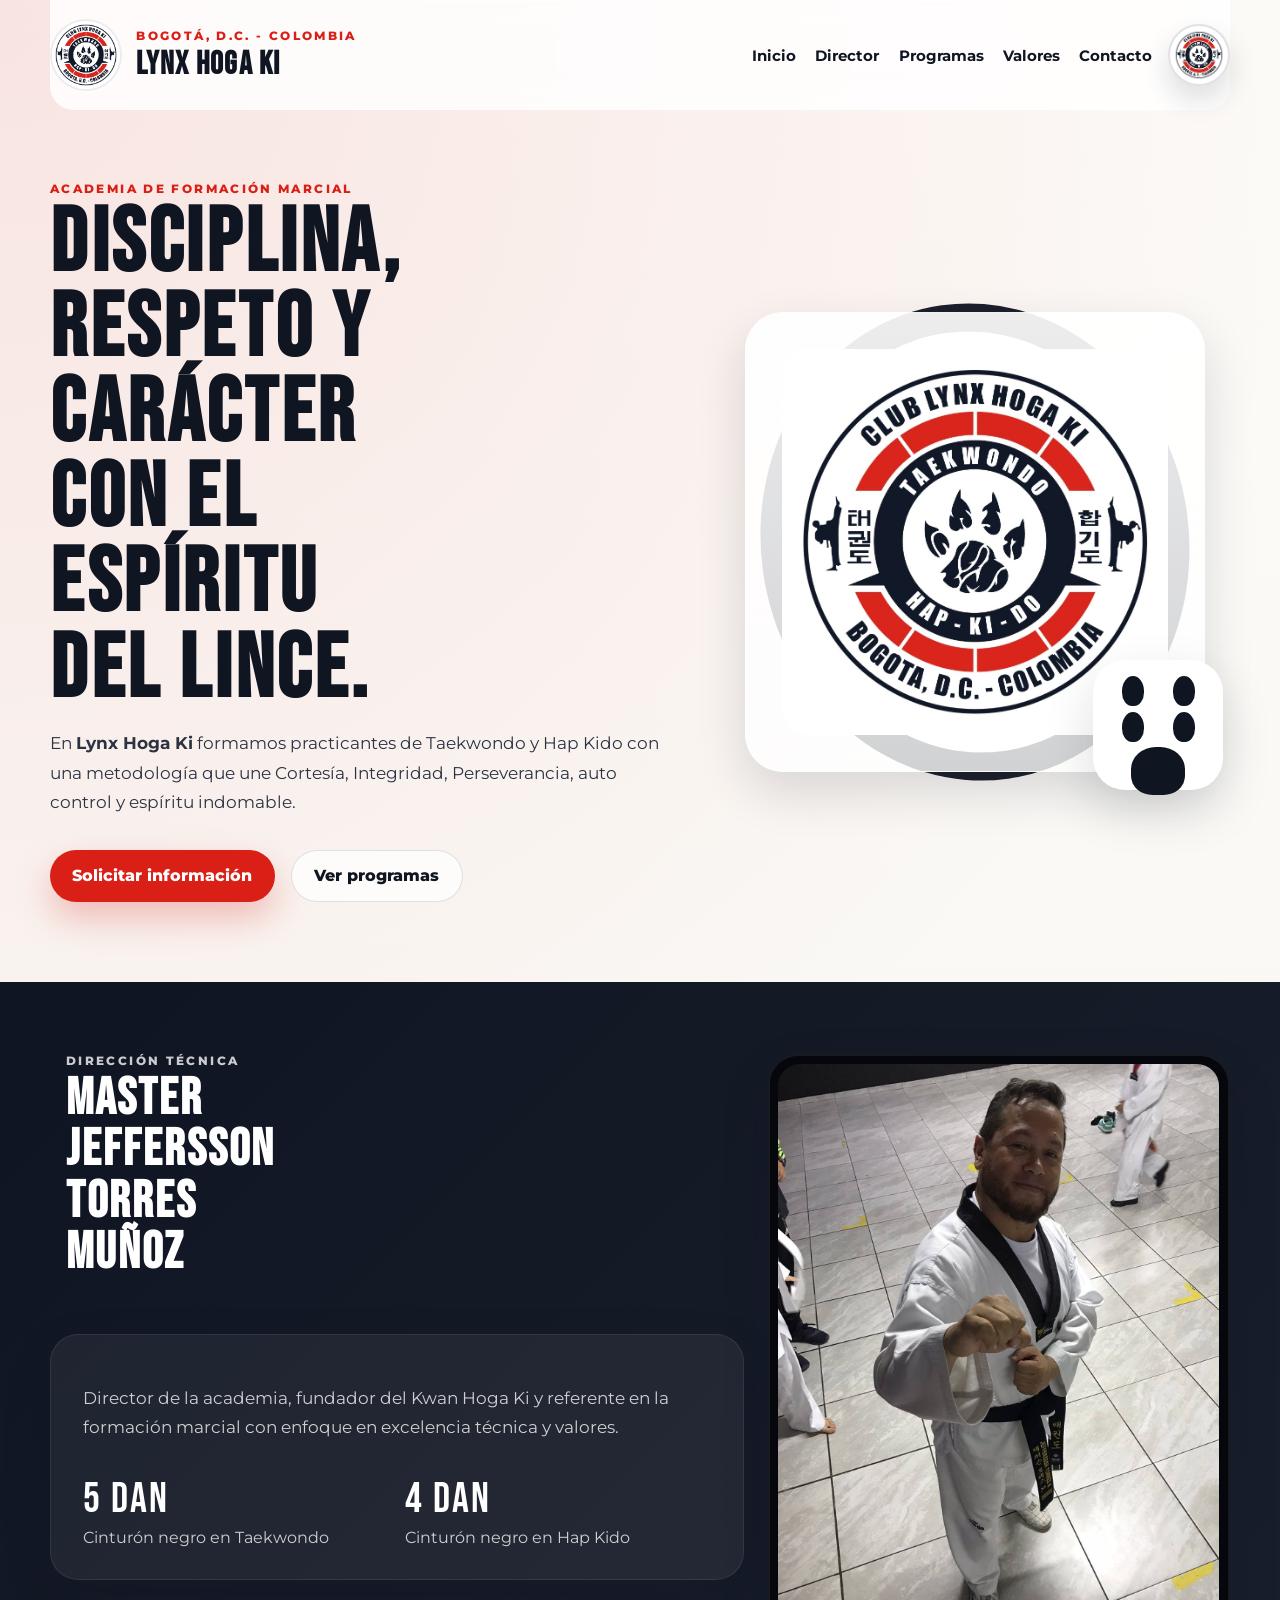
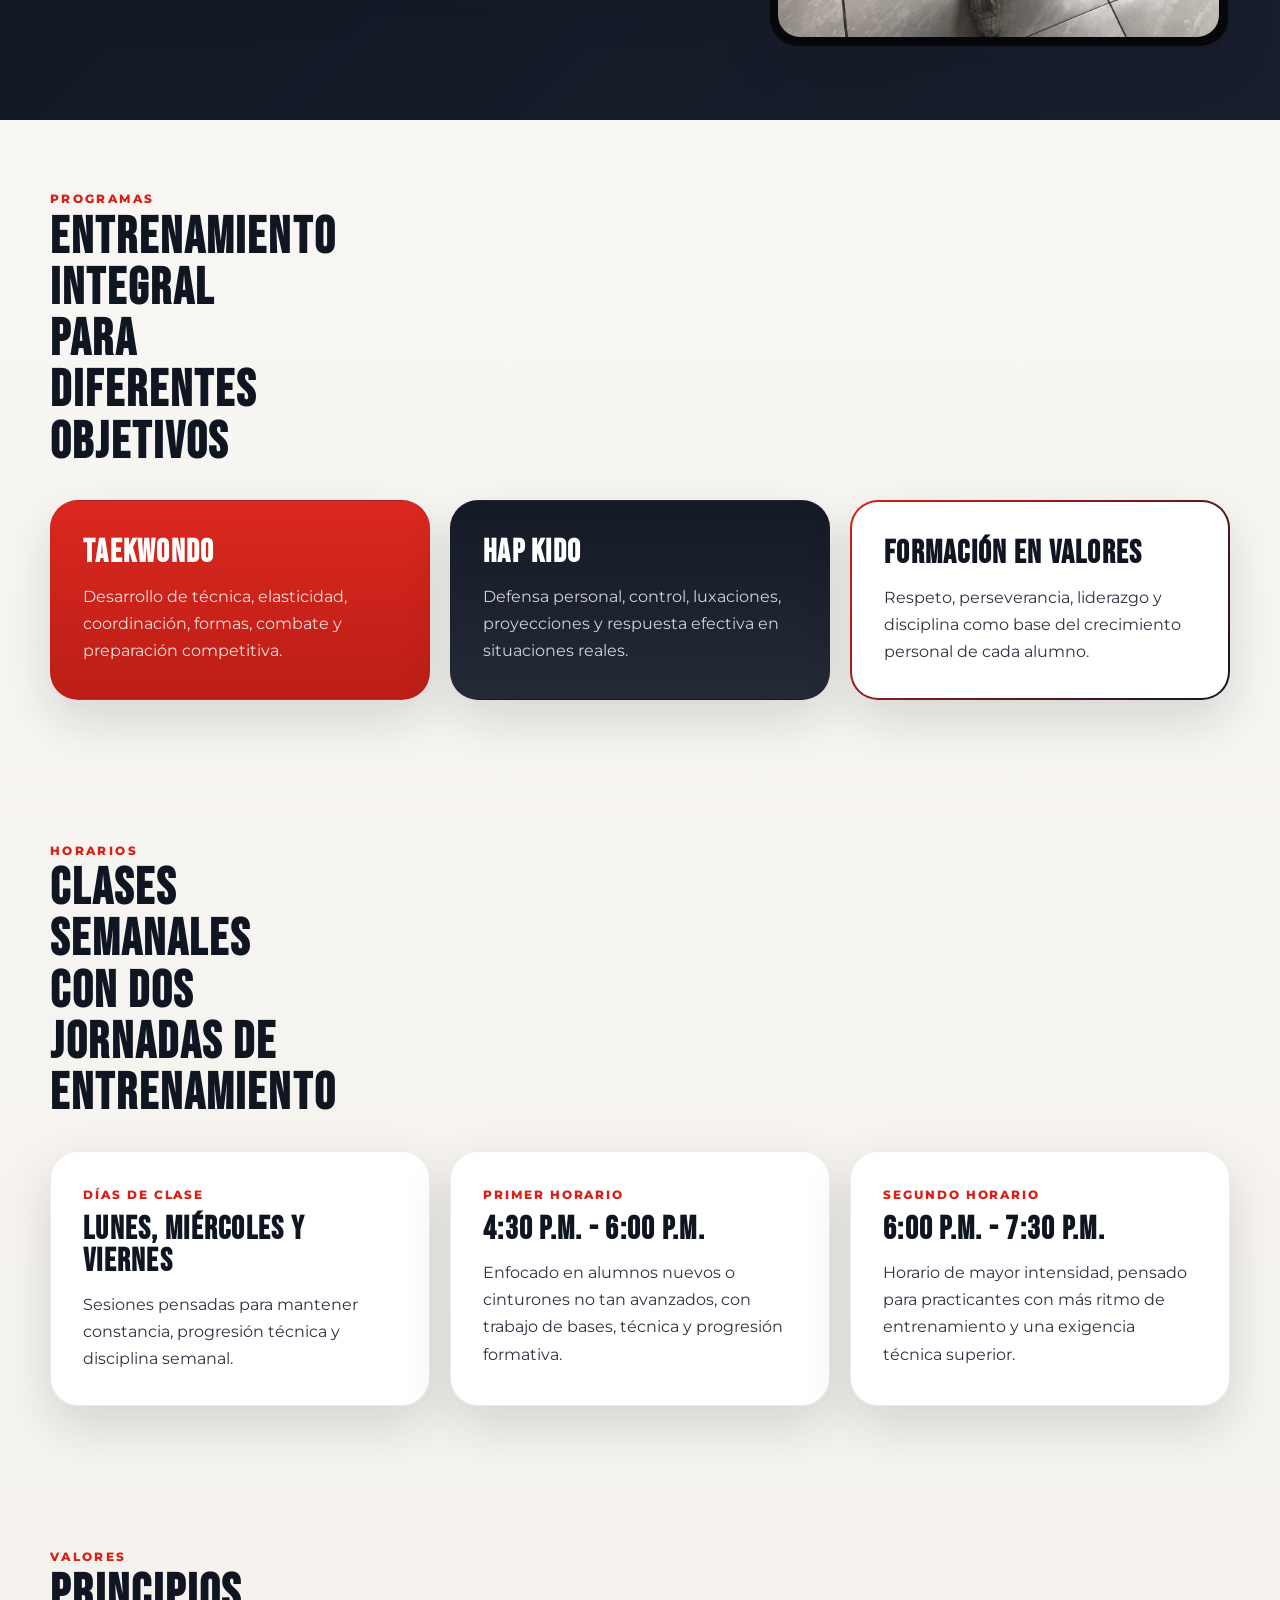
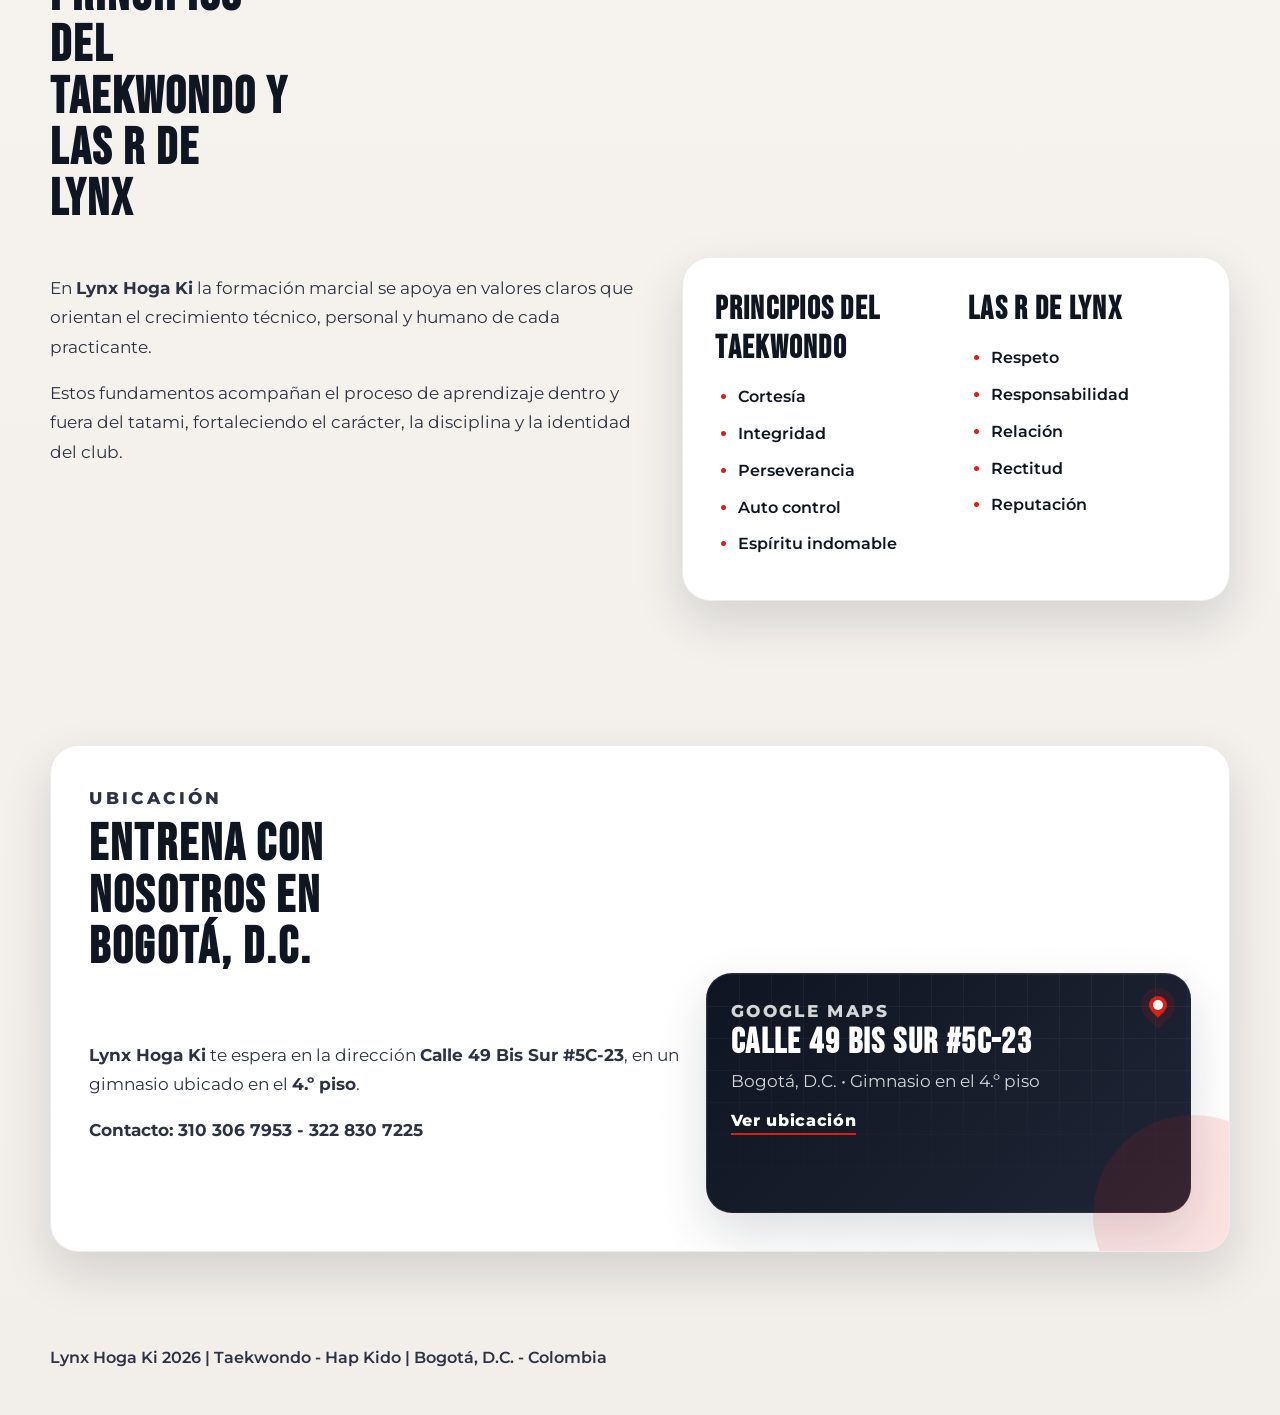
==== index.html @ c1b417bc "Initial commit" ====
<!DOCTYPE html>
<html lang="es">
<head>
  <meta charset="UTF-8">
  <meta name="viewport" content="width=device-width, initial-scale=1.0">
  <title>Lynx Hoga Ki | Academia de Taekwondo y Hapkido</title>
  <meta
    name="description"
    content="Academia Lynx Hoga Ki en Bogotá, D.C. Formación en Taekwondo y Hap Kido bajo la dirección del Master Jeffersson Torres Muñoz."
  >
  <link rel="icon" type="image/png" href="favicon.png">
  <link rel="preconnect" href="https://fonts.googleapis.com">
  <link rel="preconnect" href="https://fonts.gstatic.com" crossorigin>
  <link href="https://fonts.googleapis.com/css2?family=Bebas+Neue&family=Montserrat:wght@400;500;600;700;800&display=swap" rel="stylesheet">
  <link rel="stylesheet" href="styles.css">
</head>
<body>
  <header class="site-header">
    <div class="brand">
      <img src="Lynx.jpg" alt="Logo del club Lynx Hoga Ki">
      <div>
        <p class="eyebrow">Bogotá, D.C. - Colombia</p>
        <h1>Lynx Hoga Ki</h1>
      </div>
    </div>
    <button class="menu-toggle" type="button" aria-expanded="false" aria-controls="site-nav">
      Menu
    </button>
    <div class="header-actions">
      <nav id="site-nav" class="site-nav">
        <a href="#inicio">Inicio</a>
        <a href="#director">Director</a>
        <a href="#programas">Programas</a>
        <a href="#filosofia">Valores</a>
        <a href="#contacto">Contacto</a>
      </nav>
      <div class="corner-menu">
        <button
          class="corner-menu-toggle"
          type="button"
          aria-expanded="false"
          aria-controls="corner-menu-panel"
          aria-label="Abrir menú de secciones"
        >
          <img src="Lynx.jpg" alt="Logo de Lynx Hoga Ki">
        </button>
        <div id="corner-menu-panel" class="corner-menu-panel">
          <a href="album-fotos.html">Álbum de fotos</a>
          <a href="eventos.html">Eventos</a>
          <a href="cronograma.html">Cronograma</a>
          <a href="profesores.html">Equipo formativo</a>
        </div>
      </div>
    </div>
  </header>

  <main>
    <section id="inicio" class="hero">
      <div class="hero-copy">
        <p class="eyebrow">Academia de formación marcial</p>
        <h2>Disciplina, respeto y carácter con el espíritu del lince.</h2>
        <p class="hero-text">
          En <strong>Lynx Hoga Ki</strong> formamos practicantes de Taekwondo y Hap Kido
          con una metodología que une Cortesía, Integridad, Perseverancia, auto control y espíritu indomable.
        </p>
        <div class="hero-actions">
          <a class="button button-primary" href="#contacto">Solicitar información</a>
          <a class="button button-secondary" href="#programas">Ver programas</a>
        </div>
      </div>

      <div class="hero-visual">
        <div class="hero-ring"></div>
        <div class="hero-card">
          <img src="Lynx.jpg" alt="Emblema oficial de Lynx Hoga Ki">
          <div class="lynx-mark" aria-hidden="true">
            <span></span>
            <span></span>
            <span></span>
            <span></span>
            <span class="pad"></span>
          </div>
        </div>
      </div>
    </section>

    <section id="director" class="section section-dark director">
      <div class="director-grid">
        <div class="director-copy">
          <div class="section-heading">
            <p class="eyebrow">Dirección técnica</p>
            <h2>Master Jeffersson Torres Muñoz</h2>
          </div>
          <article class="director-card">
            <p class="director-lead">
              Director de la academia, fundador del Kwan Hoga Ki y referente en la formación marcial con enfoque en excelencia técnica y valores.
            </p>
            <div class="rank-list">
              <div>
                <span class="rank-value">5 Dan</span>
                <span class="rank-label">Cinturón negro en Taekwondo</span>
              </div>
              <div>
                <span class="rank-value">4 Dan</span>
                <span class="rank-label">Cinturón negro en Hap Kido</span>
              </div>
            </div>
          </article>
        </div>
        <figure class="director-photo-frame">
          <img src="master.jpg" alt="Master Jeffersson Torres Muñoz en uniforme de Taekwondo">
        </figure>
      </div>
    </section>

    <section id="programas" class="section programs">
      <div class="section-heading">
        <p class="eyebrow">Programas</p>
        <h2>Entrenamiento integral para diferentes objetivos</h2>
      </div>
      <div class="card-grid">
        <article class="info-card accent-red">
          <h3>Taekwondo</h3>
          <p>
            Desarrollo de técnica, elasticidad, coordinación, formas, combate y preparación competitiva.
          </p>
        </article>
        <article class="info-card accent-black">
          <h3>Hap Kido</h3>
          <p>
            Defensa personal, control, luxaciones, proyecciones y respuesta efectiva en situaciones reales.
          </p>
        </article>
        <article class="info-card accent-outline">
          <h3>Formación en valores</h3>
          <p>
            Respeto, perseverancia, liderazgo y disciplina como base del crecimiento personal de cada alumno.
          </p>
        </article>
      </div>
    </section>

    <section class="section schedule">
      <div class="section-heading">
        <p class="eyebrow">Horarios</p>
        <h2>Clases semanales con dos jornadas de entrenamiento</h2>
      </div>
      <div class="schedule-grid">
        <article class="schedule-card">
          <span class="schedule-label">Días de clase</span>
          <h3>Lunes, Miércoles y Viernes</h3>
          <p>Sesiones pensadas para mantener constancia, progresión técnica y disciplina semanal.</p>
        </article>
        <article class="schedule-card">
          <span class="schedule-label">Primer horario</span>
          <h3>4:30 p.m. - 6:00 p.m.</h3>
          <p>Enfocado en alumnos nuevos o cinturones no tan avanzados, con trabajo de bases, técnica y progresión formativa.</p>
        </article>
        <article class="schedule-card">
          <span class="schedule-label">Segundo horario</span>
          <h3>6:00 p.m. - 7:30 p.m.</h3>
          <p>Horario de mayor intensidad, pensado para practicantes con más ritmo de entrenamiento y una exigencia técnica superior.</p>
        </article>
      </div>
    </section>

    <section id="filosofia" class="section philosophy">
      <div class="section-heading">
        <p class="eyebrow">Valores</p>
        <h2>Principios del Taekwondo y las R de Lynx</h2>
      </div>
      <div class="philosophy-layout">
        <div class="philosophy-text">
          <p>
            En <strong>Lynx Hoga Ki</strong> la formación marcial se apoya en valores claros que orientan
            el crecimiento técnico, personal y humano de cada practicante.
          </p>
          <p>
            Estos fundamentos acompañan el proceso de aprendizaje dentro y fuera del tatami, fortaleciendo
            el carácter, la disciplina y la identidad del club.
          </p>
        </div>
        <div class="principles-panel">
          <div class="principles-list">
            <h3>Principios del Taekwondo</h3>
            <ul>
              <li>Cortesía</li>
              <li>Integridad</li>
              <li>Perseverancia</li>
              <li>Auto control</li>
              <li>Espíritu indomable</li>
            </ul>
          </div>
          <div class="principles-list">
            <h3>Las R de Lynx</h3>
            <ul>
              <li>Respeto</li>
              <li>Responsabilidad</li>
              <li>Relación</li>
              <li>Rectitud</li>
              <li>Reputación</li>
            </ul>
          </div>
        </div>
      </div>
    </section>

    <section id="contacto" class="section cta">
      <div class="cta-box">
        <p class="eyebrow">Ubicación</p>
        <h2>Entrena con nosotros en Bogotá, D.C.</h2>
        <div class="location-layout">
          <div class="location-copy">
            <p>
              <strong>Lynx Hoga Ki</strong> te espera en la dirección
              <strong>Calle 49 Bis Sur #5C-23</strong>, en un gimnasio ubicado en el <strong>4.º piso</strong>.
            </p>
            <p class="contact-lines">
              <strong>Contacto:</strong> 310 306 7953 - 322 830 7225
            </p>
          </div>
          <a
            class="map-card"
            href="https://www.google.com/maps/search/?api=1&query=Calle+49+Bis+Sur+%235C-23+Bogota+Colombia"
            target="_blank"
            rel="noopener noreferrer"
            aria-label="Abrir ubicación de Lynx Hoga Ki en Google Maps"
          >
            <span class="map-pin"></span>
            <span class="map-grid"></span>
            <div class="map-card-content">
              <p class="map-label">Google Maps</p>
              <h3>Calle 49 Bis Sur #5C-23</h3>
              <p>Bogotá, D.C. • Gimnasio en el 4.º piso</p>
              <span class="map-link">Ver ubicación</span>
            </div>
          </a>
        </div>
      </div>
    </section>
  </main>

  <footer class="site-footer">
    <p>Lynx Hoga Ki <span id="year"></span> | Taekwondo - Hap Kido | Bogotá, D.C. - Colombia</p>
  </footer>

  <script src="script.js"></script>
</body>
</html>
---- styles.css ----
:root {
  --bg: #f5f3ef;
  --surface: #ffffff;
  --ink: #101522;
  --ink-soft: #2c3242;
  --red: #d91f16;
  --red-deep: #b9150d;
  --line: rgba(16, 21, 34, 0.12);
  --shadow: 0 20px 50px rgba(16, 21, 34, 0.14);
  --radius: 28px;
  --content: 1180px;
}

* {
  box-sizing: border-box;
}

html {
  scroll-behavior: smooth;
}

body {
  margin: 0;
  font-family: "Montserrat", sans-serif;
  background:
    radial-gradient(circle at top left, rgba(217, 31, 22, 0.1), transparent 28%),
    linear-gradient(180deg, #fcfbf8 0%, #f2efea 100%);
  color: var(--ink);
}

img {
  display: block;
  max-width: 100%;
}

a {
  color: inherit;
  text-decoration: none;
}

.site-header,
.hero,
.section,
.site-footer {
  width: min(calc(100% - 2rem), var(--content));
  margin: 0 auto;
}

.site-header {
  display: flex;
  align-items: center;
  justify-content: space-between;
  gap: 1rem;
  padding: 1.2rem 0;
  position: sticky;
  top: 0;
  z-index: 10;
  backdrop-filter: blur(14px);
}

.header-actions {
  display: flex;
  align-items: center;
  gap: 1rem;
}

.site-header::before {
  content: "";
  position: absolute;
  inset: 0;
  background: rgba(255, 255, 255, 0.82);
  border: 1px solid rgba(255, 255, 255, 0.6);
  border-radius: 0 0 24px 24px;
  z-index: -1;
}

.brand {
  display: flex;
  align-items: center;
  gap: 0.9rem;
}

.brand img {
  width: 72px;
  height: 72px;
  object-fit: contain;
  border-radius: 50%;
  background: #fff;
  border: 2px solid rgba(16, 21, 34, 0.08);
}

.brand h1,
.hero h2,
.section h2,
.info-card h3 {
  margin: 0;
  font-family: "Bebas Neue", sans-serif;
  letter-spacing: 0.04em;
}

.brand h1 {
  font-size: 2rem;
  line-height: 1;
}

.eyebrow {
  margin: 0 0 0.35rem;
  text-transform: uppercase;
  letter-spacing: 0.2em;
  font-size: 0.74rem;
  font-weight: 800;
  color: var(--red);
}

.site-nav {
  display: flex;
  gap: 1.2rem;
  font-weight: 700;
  font-size: 0.95rem;
}

.corner-menu {
  position: relative;
}

.corner-menu-toggle {
  width: 62px;
  height: 62px;
  padding: 0.2rem;
  border: 2px solid rgba(16, 21, 34, 0.12);
  border-radius: 50%;
  background: #fff;
  box-shadow: 0 14px 28px rgba(16, 21, 34, 0.14);
  cursor: pointer;
}

.corner-menu-toggle img {
  width: 100%;
  height: 100%;
  object-fit: contain;
  border-radius: 50%;
}

.corner-menu-panel {
  position: absolute;
  top: calc(100% + 0.8rem);
  right: 0;
  min-width: 220px;
  padding: 0.8rem;
  display: none;
  flex-direction: column;
  gap: 0.35rem;
  background: rgba(255, 255, 255, 0.98);
  border: 1px solid rgba(16, 21, 34, 0.08);
  border-radius: 22px;
  box-shadow: 0 24px 40px rgba(16, 21, 34, 0.18);
}

.corner-menu-panel.open {
  display: flex;
}

.corner-menu-panel a {
  padding: 0.8rem 0.9rem;
  border-radius: 14px;
  font-weight: 700;
  color: var(--ink);
  transition: background 180ms ease, color 180ms ease;
}

.corner-menu-panel a:hover,
.corner-menu-panel a:focus-visible {
  background: rgba(217, 31, 22, 0.08);
  color: var(--red-deep);
}

.site-nav a {
  position: relative;
}

.site-nav a::after {
  content: "";
  position: absolute;
  left: 0;
  bottom: -0.25rem;
  width: 100%;
  height: 2px;
  background: var(--red);
  transform: scaleX(0);
  transform-origin: left;
  transition: transform 180ms ease;
}

.site-nav a:hover::after,
.site-nav a:focus-visible::after {
  transform: scaleX(1);
}

.menu-toggle {
  display: none;
  border: 0;
  background: var(--ink);
  color: #fff;
  border-radius: 999px;
  padding: 0.7rem 1rem;
  font-weight: 700;
}

.hero {
  display: grid;
  grid-template-columns: 1.1fr 0.9fr;
  align-items: center;
  gap: 3rem;
  padding: 4.5rem 0 3rem;
}

.hero h2 {
  font-size: clamp(3rem, 7vw, 5.9rem);
  line-height: 0.95;
  max-width: 10ch;
}

.hero-text,
.director-lead,
.philosophy-text p,
.cta-box p {
  font-size: 1.05rem;
  line-height: 1.75;
  color: var(--ink-soft);
}

.hero-actions {
  display: flex;
  flex-wrap: wrap;
  gap: 1rem;
  margin-top: 2rem;
}

.button {
  display: inline-flex;
  align-items: center;
  justify-content: center;
  min-height: 52px;
  padding: 0.85rem 1.4rem;
  border-radius: 999px;
  font-weight: 800;
  transition: transform 180ms ease, background 180ms ease, color 180ms ease;
}

.button:hover,
.button:focus-visible {
  transform: translateY(-2px);
}

.button-primary {
  background: var(--red);
  color: #fff;
  box-shadow: 0 16px 35px rgba(217, 31, 22, 0.26);
}

.button-primary:hover,
.button-primary:focus-visible {
  background: var(--red-deep);
}

.button-secondary {
  border: 1px solid var(--line);
  background: rgba(255, 255, 255, 0.74);
}

.hero-visual {
  position: relative;
  min-height: 520px;
  display: grid;
  place-items: center;
}

.hero-ring {
  position: absolute;
  inset: 4% 8%;
  border-radius: 50%;
  border: 28px solid rgba(16, 21, 34, 0.95);
  box-shadow:
    inset 0 0 0 22px #fff,
    inset 0 0 0 52px rgba(217, 31, 22, 0.96);
  transform: rotate(-8deg);
}

.hero-card {
  position: relative;
  width: min(460px, 100%);
  padding: 2.25rem;
  background: linear-gradient(180deg, rgba(255, 255, 255, 0.92), rgba(255, 255, 255, 0.8));
  border-radius: 38px;
  box-shadow: var(--shadow);
  border: 1px solid rgba(255, 255, 255, 0.7);
}

.hero-card img {
  width: 100%;
  border-radius: 24px;
}

.lynx-mark {
  position: absolute;
  right: -1.2rem;
  bottom: -1.2rem;
  width: 130px;
  height: 130px;
  background: #fff;
  border-radius: 32px;
  box-shadow: var(--shadow);
  display: grid;
  place-items: center;
  grid-template-columns: repeat(2, 1fr);
  padding: 1rem;
  gap: 0.35rem;
}

.lynx-mark span {
  display: block;
  background: var(--ink);
}

.lynx-mark span:not(.pad) {
  width: 22px;
  height: 30px;
  border-radius: 50% 50% 45% 45%;
}

.lynx-mark .pad {
  grid-column: 1 / -1;
  justify-self: center;
  width: 54px;
  height: 48px;
  border-radius: 46% 46% 40% 40%;
}

.section {
  padding: 4.5rem 0;
}

.section-heading {
  margin-bottom: 2rem;
}

.section h2 {
  font-size: clamp(2.3rem, 4vw, 4rem);
  line-height: 1;
  max-width: 12ch;
}

.section-dark {
  background:
    linear-gradient(135deg, rgba(16, 21, 34, 0.98), rgba(25, 31, 45, 0.95)),
    var(--ink);
  color: #fff;
  width: 100%;
  margin-top: 2rem;
}

.section-dark .section-heading,
.section-dark .director-grid {
  width: min(calc(100% - 2rem), var(--content));
  margin-left: auto;
  margin-right: auto;
}

.section-dark .eyebrow,
.section-dark .hero-text,
.section-dark .director-lead,
.section-dark .rank-label {
  color: rgba(255, 255, 255, 0.78);
}

.director-grid {
  display: grid;
  grid-template-columns: 1.2fr 0.8fr;
  gap: 1.5rem;
  align-items: start;
}

.director-copy {
  display: grid;
  gap: 1.5rem;
}

.director-card,
.info-card,
.principles-panel,
.cta-box {
  border-radius: var(--radius);
  box-shadow: var(--shadow);
}

.director-card {
  padding: 2rem;
  background: rgba(255, 255, 255, 0.06);
  border: 1px solid rgba(255, 255, 255, 0.08);
}

.director-photo-frame {
  margin: 0;
  align-self: start;
  padding: 0.55rem;
  border-radius: 30px;
  background: #05070d;
  border: 2px solid rgba(255, 255, 255, 0.08);
  box-shadow: var(--shadow);
  overflow: hidden;
}

.director-photo-frame img {
  width: 100%;
  aspect-ratio: 4 / 5.2;
  height: auto;
  object-fit: cover;
  object-position: center top;
  border-radius: 22px;
}

.rank-list {
  display: grid;
  grid-template-columns: repeat(2, minmax(0, 1fr));
  gap: 1rem;
  margin-top: 2rem;
}

.rank-value {
  display: block;
  font-family: "Bebas Neue", sans-serif;
  font-size: 2.6rem;
  letter-spacing: 0.05em;
  color: #fff;
}

.rank-label {
  display: block;
  margin-top: 0.25rem;
}

.card-grid {
  display: grid;
  grid-template-columns: repeat(3, minmax(0, 1fr));
  gap: 1.25rem;
}

.schedule-grid {
  display: grid;
  grid-template-columns: repeat(3, minmax(0, 1fr));
  gap: 1.25rem;
}

.info-card {
  background: rgba(255, 255, 255, 0.84);
  padding: 2rem;
  border: 1px solid rgba(16, 21, 34, 0.06);
}

.schedule-card {
  background:
    linear-gradient(180deg, rgba(255, 255, 255, 0.94), rgba(255, 255, 255, 0.82)),
    #fff;
  padding: 2rem;
  border-radius: var(--radius);
  border: 1px solid rgba(16, 21, 34, 0.08);
  box-shadow: var(--shadow);
}

.schedule-label {
  display: inline-block;
  margin-bottom: 0.75rem;
  color: var(--red);
  font-size: 0.76rem;
  font-weight: 800;
  text-transform: uppercase;
  letter-spacing: 0.16em;
}

.schedule-card h3 {
  margin: 0 0 0.8rem;
  font-family: "Bebas Neue", sans-serif;
  font-size: 2rem;
  line-height: 1;
  letter-spacing: 0.04em;
}

.schedule-card p {
  margin: 0;
  color: var(--ink-soft);
  line-height: 1.7;
}

.info-card h3 {
  font-size: 2rem;
  margin-bottom: 0.7rem;
}

.info-card p {
  margin: 0;
  line-height: 1.7;
  color: var(--ink-soft);
}

.accent-red {
  background: linear-gradient(180deg, rgba(217, 31, 22, 0.96), rgba(185, 21, 13, 0.96));
  color: #fff;
}

.accent-red p {
  color: rgba(255, 255, 255, 0.86);
}

.accent-black {
  background: linear-gradient(180deg, rgba(16, 21, 34, 0.98), rgba(31, 37, 50, 0.98));
  color: #fff;
}

.accent-black p {
  color: rgba(255, 255, 255, 0.8);
}

.accent-outline {
  background:
    linear-gradient(#fff, #fff) padding-box,
    linear-gradient(135deg, var(--red), var(--ink)) border-box;
  border: 2px solid transparent;
}

.philosophy-layout {
  display: grid;
  grid-template-columns: 1fr 0.9fr;
  gap: 1.5rem;
  align-items: stretch;
}

.philosophy-text {
  padding-right: 1rem;
}

.principles-panel {
  background:
    linear-gradient(180deg, rgba(255, 255, 255, 0.96), rgba(255, 255, 255, 0.88)),
    #fff;
  padding: 2rem;
  display: grid;
  grid-template-columns: repeat(2, minmax(0, 1fr));
  gap: 1.5rem;
  align-content: center;
  border: 1px solid rgba(16, 21, 34, 0.08);
}

.principles-list h3 {
  margin: 0 0 1rem;
  font-family: "Bebas Neue", sans-serif;
  font-size: 2rem;
  letter-spacing: 0.04em;
  color: var(--ink);
}

.principles-list ul {
  margin: 0;
  padding-left: 1.4rem;
}

.principles-list li {
  margin-bottom: 0.7rem;
  color: var(--ink);
  font-weight: 600;
  line-height: 1.6;
}

.principles-list li::marker {
  color: var(--red);
}

.cta {
  padding-bottom: 5rem;
}

.cta-box {
  padding: 2.4rem;
  background:
    linear-gradient(135deg, rgba(255, 255, 255, 0.95), rgba(255, 255, 255, 0.86)),
    #fff;
  border: 1px solid rgba(16, 21, 34, 0.08);
  position: relative;
  overflow: hidden;
}

.cta-box::after {
  content: "";
  position: absolute;
  inset: auto -4rem -4rem auto;
  width: 200px;
  height: 200px;
  border-radius: 50%;
  background: rgba(217, 31, 22, 0.12);
}

.location-layout {
  display: grid;
  grid-template-columns: 1.1fr 0.9fr;
  gap: 1.5rem;
  align-items: center;
}

.location-copy {
  position: relative;
  z-index: 1;
}

.contact-lines {
  font-weight: 700;
  color: var(--ink);
}

.map-card {
  position: relative;
  min-height: 240px;
  padding: 1.5rem;
  border-radius: 26px;
  overflow: hidden;
  background:
    linear-gradient(135deg, rgba(16, 21, 34, 0.98), rgba(32, 38, 53, 0.98)),
    var(--ink);
  color: #fff;
  box-shadow: var(--shadow);
  border: 1px solid rgba(255, 255, 255, 0.08);
}

.map-grid {
  position: absolute;
  inset: 0;
  background-image:
    linear-gradient(rgba(255, 255, 255, 0.06) 1px, transparent 1px),
    linear-gradient(90deg, rgba(255, 255, 255, 0.06) 1px, transparent 1px);
  background-size: 32px 32px;
  mask-image: linear-gradient(180deg, rgba(0, 0, 0, 0.9), transparent);
}

.map-pin {
  position: absolute;
  top: 1.4rem;
  right: 1.4rem;
  width: 18px;
  height: 18px;
  background: var(--red);
  border-radius: 50% 50% 50% 0;
  transform: rotate(-45deg);
  box-shadow: 0 0 0 8px rgba(217, 31, 22, 0.12);
}

.map-pin::after {
  content: "";
  position: absolute;
  inset: 4px;
  border-radius: 50%;
  background: #fff;
}

.map-card-content {
  position: relative;
  z-index: 1;
  display: flex;
  flex-direction: column;
  justify-content: flex-end;
  height: 100%;
}

.map-label {
  margin: 0 0 0.5rem;
  text-transform: uppercase;
  letter-spacing: 0.14em;
  font-size: 0.78rem;
  font-weight: 800;
  color: rgba(255, 255, 255, 0.72);
}

.map-card h3 {
  margin: 0 0 0.5rem;
  font-family: "Bebas Neue", sans-serif;
  font-size: 2.2rem;
  letter-spacing: 0.04em;
  line-height: 1;
}

.map-card p {
  margin: 0;
  color: rgba(255, 255, 255, 0.82);
  line-height: 1.6;
}

.map-link {
  display: inline-flex;
  align-items: center;
  width: fit-content;
  margin-top: 1rem;
  padding-bottom: 0.2rem;
  border-bottom: 2px solid var(--red);
  font-weight: 800;
  letter-spacing: 0.04em;
}

.site-footer {
  padding: 0 0 2rem;
  color: var(--ink-soft);
  font-weight: 600;
}

@media (max-width: 980px) {
  .hero,
  .director-grid,
  .card-grid,
  .schedule-grid,
  .philosophy-layout,
  .location-layout {
    grid-template-columns: 1fr;
  }

  .hero {
    padding-top: 3rem;
  }

  .hero h2,
  .section h2 {
    max-width: none;
  }

  .philosophy-text {
    padding-right: 0;
  }
}

@media (max-width: 760px) {
  .site-header {
    flex-wrap: wrap;
    padding-bottom: 1rem;
  }

  .menu-toggle {
    display: inline-flex;
  }

  .site-nav {
    display: none;
    width: 100%;
    flex-direction: column;
    padding-top: 0.5rem;
  }

  .site-nav.open {
    display: flex;
  }

  .header-actions {
    width: 100%;
    justify-content: space-between;
    align-items: flex-start;
  }

  .corner-menu-panel {
    right: 0;
    left: auto;
  }

  .brand h1 {
    font-size: 1.6rem;
  }

  .brand img {
    width: 60px;
    height: 60px;
  }

  .hero-visual {
    min-height: 420px;
  }

  .hero-ring {
    inset: 8% 4%;
    border-width: 18px;
    box-shadow:
      inset 0 0 0 16px #fff,
      inset 0 0 0 34px rgba(217, 31, 22, 0.96);
  }

  .hero-card {
    padding: 1rem;
  }

  .lynx-mark {
    width: 104px;
    height: 104px;
    right: -0.5rem;
    bottom: -0.5rem;
  }

  .rank-list,
  .principles-panel {
    grid-template-columns: 1fr;
  }
}
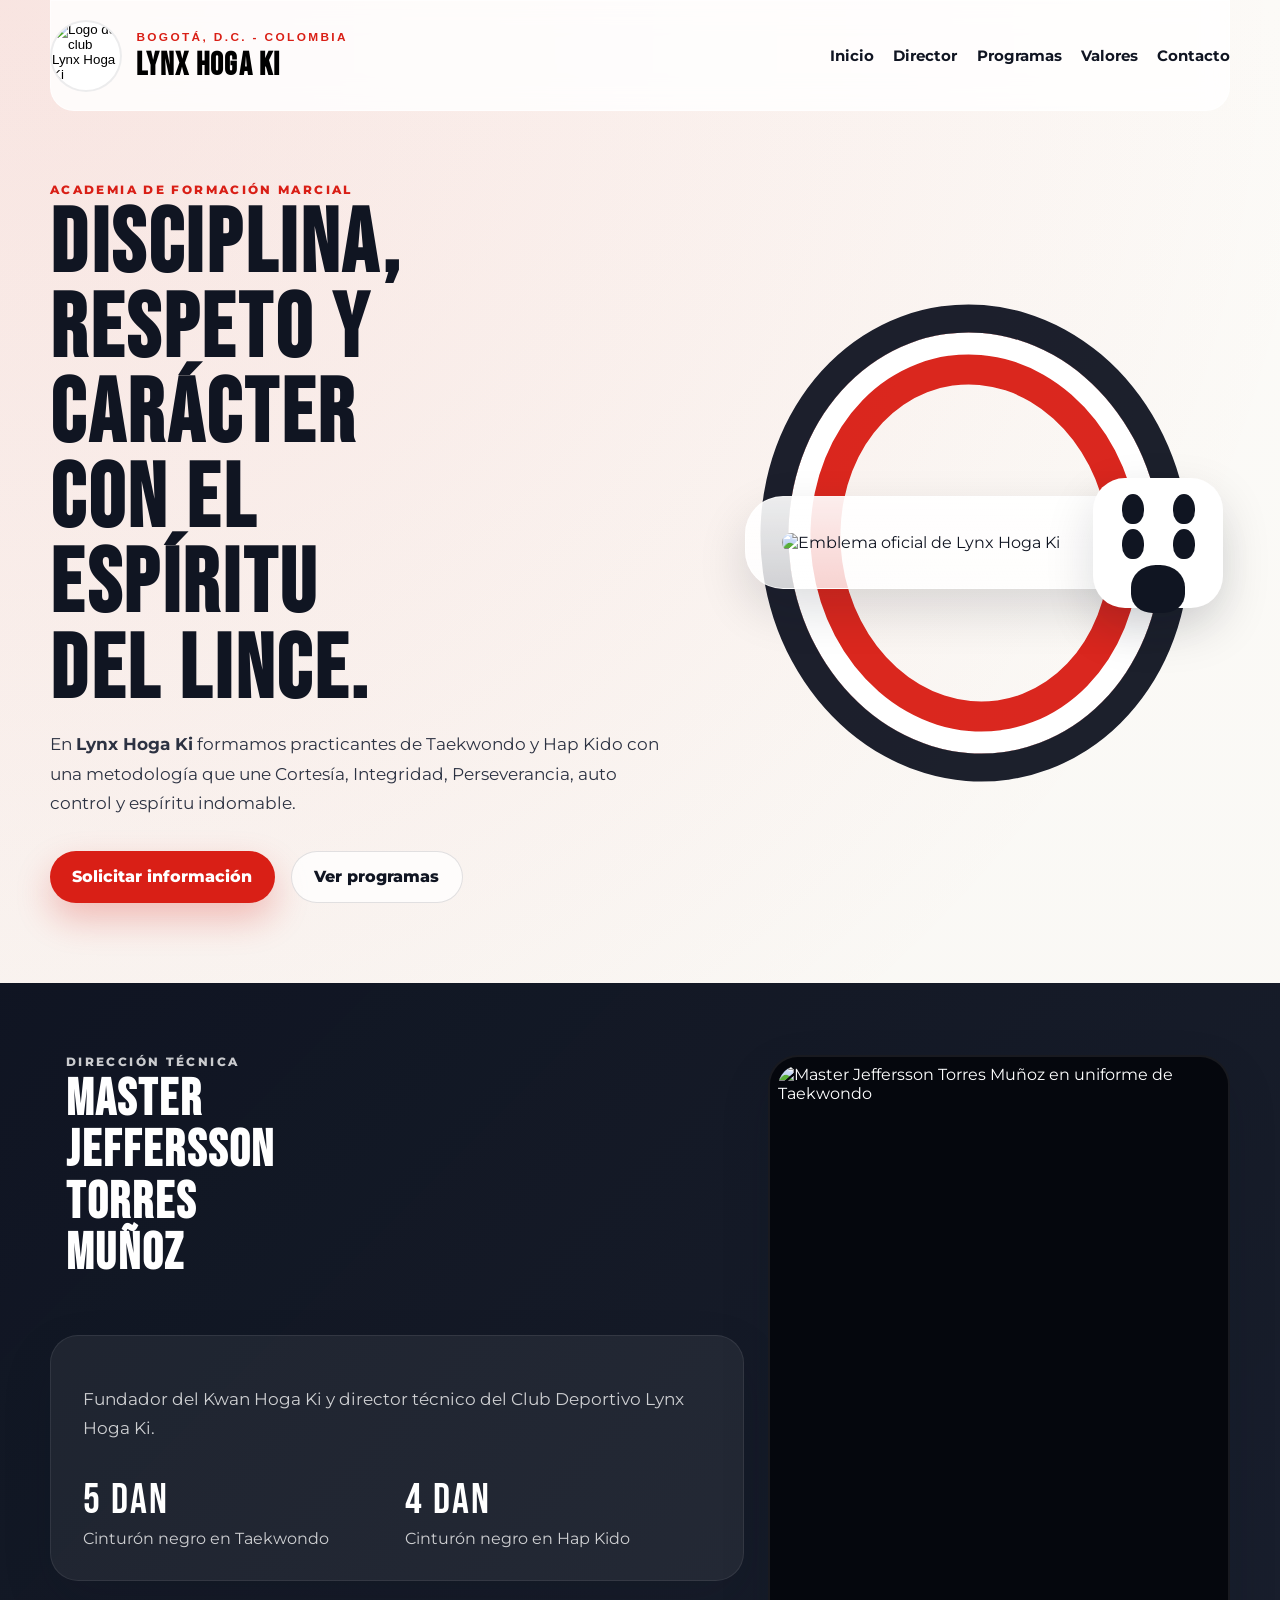
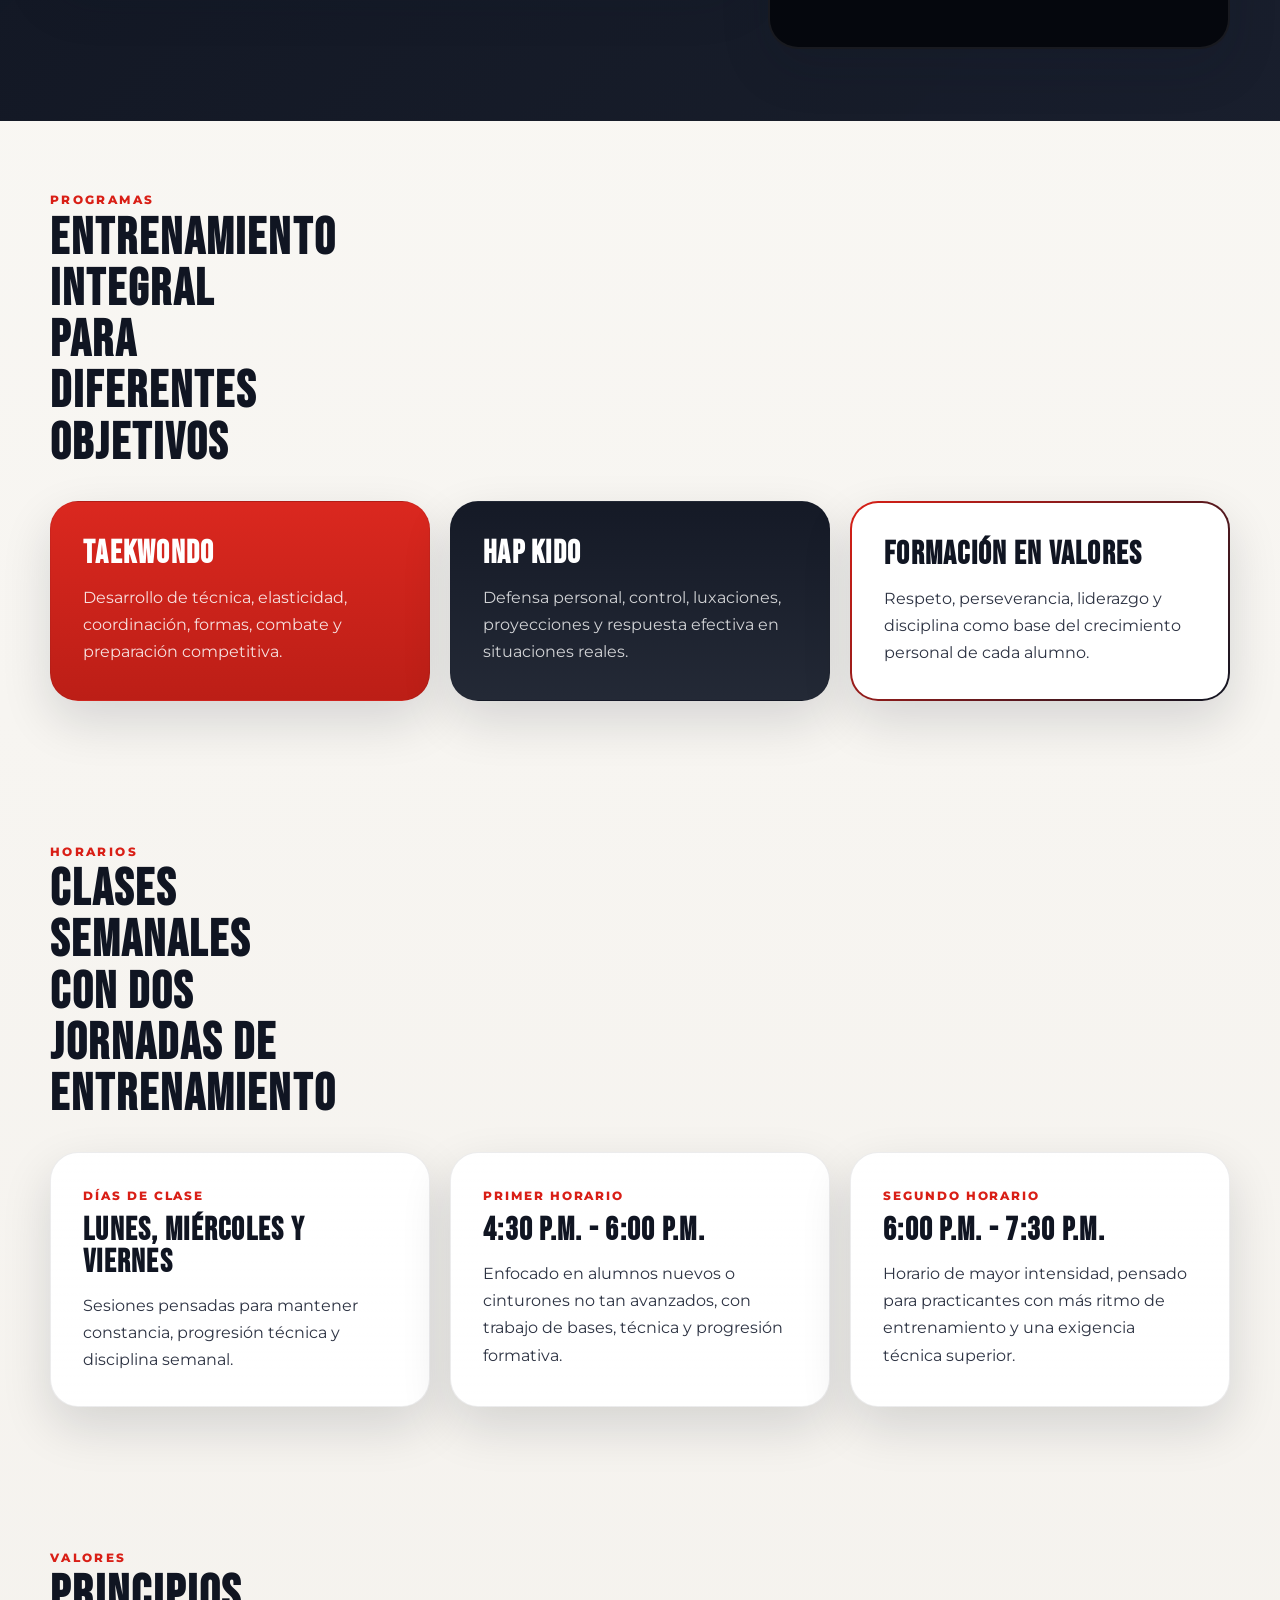
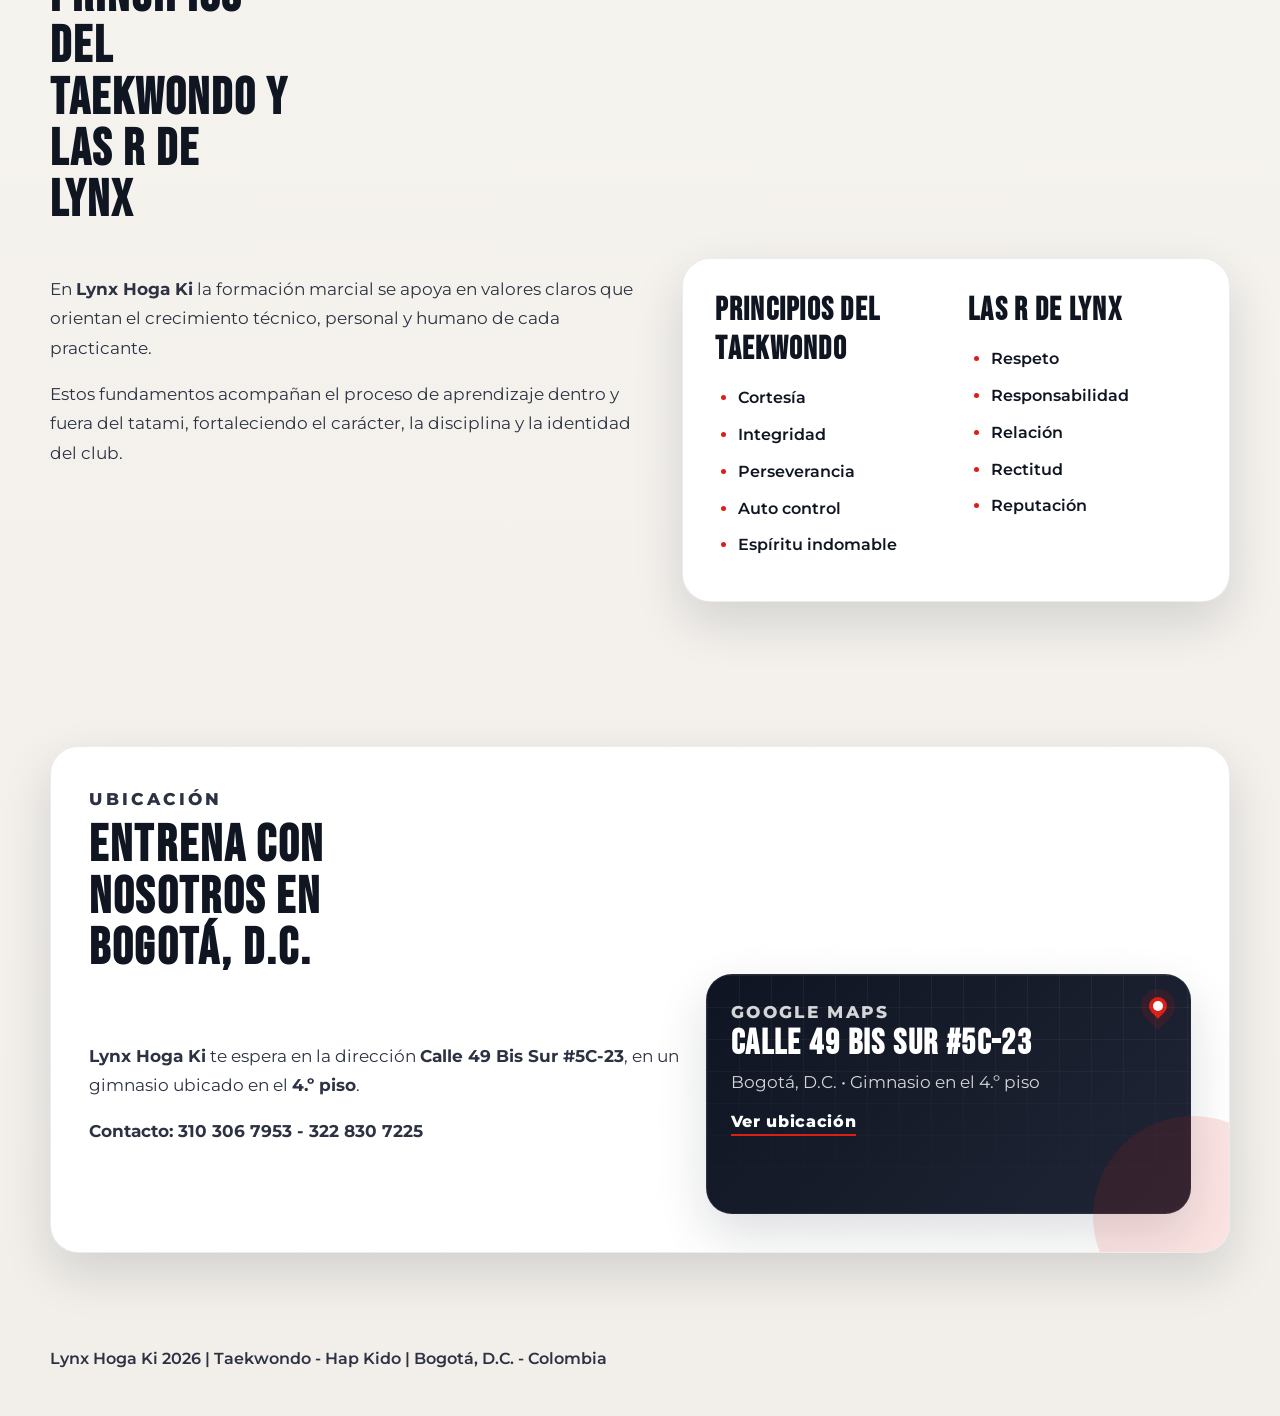
==== commit db07c3ce: "Add files via upload" ====
--- a/index.html
+++ b/index.html
@@ -16,42 +16,36 @@
 </head>
 <body>
   <header class="site-header">
-    <div class="brand">
-      <img src="Lynx.jpg" alt="Logo del club Lynx Hoga Ki">
-      <div>
-        <p class="eyebrow">Bogotá, D.C. - Colombia</p>
-        <h1>Lynx Hoga Ki</h1>
+    <div class="brand-menu">
+      <button
+        class="brand-menu-toggle"
+        type="button"
+        aria-expanded="false"
+        aria-controls="brand-menu-panel"
+        aria-label="Abrir menú del club"
+      >
+        <div class="brand">
+          <img src="Lynx.jpg" alt="Logo del club Lynx Hoga Ki">
+          <div>
+            <p class="eyebrow">Bogotá, D.C. - Colombia</p>
+            <h1>Lynx Hoga Ki</h1>
+          </div>
+        </div>
+      </button>
+      <div id="brand-menu-panel" class="brand-menu-panel">
+        <a href="index.html">Inicio</a>
+        <a href="album-fotos.html">Álbum de fotos</a>
+        <a href="cronograma.html">Cronograma</a>
+        <a href="profesores.html">Equipo formativo</a>
       </div>
     </div>
-    <button class="menu-toggle" type="button" aria-expanded="false" aria-controls="site-nav">
-      Menu
-    </button>
-    <div class="header-actions">
-      <nav id="site-nav" class="site-nav">
-        <a href="#inicio">Inicio</a>
-        <a href="#director">Director</a>
-        <a href="#programas">Programas</a>
-        <a href="#filosofia">Valores</a>
-        <a href="#contacto">Contacto</a>
-      </nav>
-      <div class="corner-menu">
-        <button
-          class="corner-menu-toggle"
-          type="button"
-          aria-expanded="false"
-          aria-controls="corner-menu-panel"
-          aria-label="Abrir menú de secciones"
-        >
-          <img src="Lynx.jpg" alt="Logo de Lynx Hoga Ki">
-        </button>
-        <div id="corner-menu-panel" class="corner-menu-panel">
-          <a href="album-fotos.html">Álbum de fotos</a>
-          <a href="eventos.html">Eventos</a>
-          <a href="cronograma.html">Cronograma</a>
-          <a href="profesores.html">Equipo formativo</a>
-        </div>
-      </div>
-    </div>
+    <nav id="site-nav" class="site-nav">
+      <a href="#inicio">Inicio</a>
+      <a href="#director">Director</a>
+      <a href="#programas">Programas</a>
+      <a href="#filosofia">Valores</a>
+      <a href="#contacto">Contacto</a>
+    </nav>
   </header>
 
   <main>
@@ -93,7 +87,7 @@
           </div>
           <article class="director-card">
             <p class="director-lead">
-              Director de la academia, fundador del Kwan Hoga Ki y referente en la formación marcial con enfoque en excelencia técnica y valores.
+              Fundador del Kwan Hoga Ki y director técnico del Club Deportivo Lynx Hoga Ki.
             </p>
             <div class="rank-list">
               <div>
--- a/styles.css
+++ b/styles.css
@@ -58,10 +58,45 @@
   backdrop-filter: blur(14px);
 }
 
-.header-actions {
+.brand-menu {
+  position: relative;
+}
+
+.brand-menu-toggle {
+  border: 0;
+  padding: 0;
+  background: transparent;
+  text-align: left;
+  cursor: pointer;
+}
+
+.site-nav {
   display: flex;
-  align-items: center;
-  gap: 1rem;
+  gap: 1.2rem;
+  font-weight: 700;
+  font-size: 0.95rem;
+}
+
+.site-nav a {
+  position: relative;
+}
+
+.site-nav a::after {
+  content: "";
+  position: absolute;
+  left: 0;
+  bottom: -0.25rem;
+  width: 100%;
+  height: 2px;
+  background: var(--red);
+  transform: scaleX(0);
+  transform-origin: left;
+  transition: transform 180ms ease;
+}
+
+.site-nav a:hover::after,
+.site-nav a:focus-visible::after {
+  transform: scaleX(1);
 }
 
 .site-header::before {
@@ -80,72 +115,11 @@
   gap: 0.9rem;
 }
 
-.brand img {
-  width: 72px;
-  height: 72px;
-  object-fit: contain;
-  border-radius: 50%;
-  background: #fff;
-  border: 2px solid rgba(16, 21, 34, 0.08);
-}
-
-.brand h1,
-.hero h2,
-.section h2,
-.info-card h3 {
-  margin: 0;
-  font-family: "Bebas Neue", sans-serif;
-  letter-spacing: 0.04em;
-}
-
-.brand h1 {
-  font-size: 2rem;
-  line-height: 1;
-}
-
-.eyebrow {
-  margin: 0 0 0.35rem;
-  text-transform: uppercase;
-  letter-spacing: 0.2em;
-  font-size: 0.74rem;
-  font-weight: 800;
-  color: var(--red);
-}
-
-.site-nav {
-  display: flex;
-  gap: 1.2rem;
-  font-weight: 700;
-  font-size: 0.95rem;
-}
-
-.corner-menu {
-  position: relative;
-}
-
-.corner-menu-toggle {
-  width: 62px;
-  height: 62px;
-  padding: 0.2rem;
-  border: 2px solid rgba(16, 21, 34, 0.12);
-  border-radius: 50%;
-  background: #fff;
-  box-shadow: 0 14px 28px rgba(16, 21, 34, 0.14);
-  cursor: pointer;
-}
-
-.corner-menu-toggle img {
-  width: 100%;
-  height: 100%;
-  object-fit: contain;
-  border-radius: 50%;
-}
-
-.corner-menu-panel {
+.brand-menu-panel {
   position: absolute;
   top: calc(100% + 0.8rem);
-  right: 0;
-  min-width: 220px;
+  left: 0;
+  min-width: 240px;
   padding: 0.8rem;
   display: none;
   flex-direction: column;
@@ -154,13 +128,14 @@
   border: 1px solid rgba(16, 21, 34, 0.08);
   border-radius: 22px;
   box-shadow: 0 24px 40px rgba(16, 21, 34, 0.18);
-}
-
-.corner-menu-panel.open {
+  z-index: 20;
+}
+
+.brand-menu-panel.open {
   display: flex;
 }
 
-.corner-menu-panel a {
+.brand-menu-panel a {
   padding: 0.8rem 0.9rem;
   border-radius: 14px;
   font-weight: 700;
@@ -168,42 +143,42 @@
   transition: background 180ms ease, color 180ms ease;
 }
 
-.corner-menu-panel a:hover,
-.corner-menu-panel a:focus-visible {
+.brand-menu-panel a:hover,
+.brand-menu-panel a:focus-visible {
   background: rgba(217, 31, 22, 0.08);
   color: var(--red-deep);
 }
 
-.site-nav a {
-  position: relative;
-}
-
-.site-nav a::after {
-  content: "";
-  position: absolute;
-  left: 0;
-  bottom: -0.25rem;
-  width: 100%;
-  height: 2px;
-  background: var(--red);
-  transform: scaleX(0);
-  transform-origin: left;
-  transition: transform 180ms ease;
-}
-
-.site-nav a:hover::after,
-.site-nav a:focus-visible::after {
-  transform: scaleX(1);
-}
-
-.menu-toggle {
-  display: none;
-  border: 0;
-  background: var(--ink);
-  color: #fff;
-  border-radius: 999px;
-  padding: 0.7rem 1rem;
-  font-weight: 700;
+.brand img {
+  width: 72px;
+  height: 72px;
+  object-fit: contain;
+  border-radius: 50%;
+  background: #fff;
+  border: 2px solid rgba(16, 21, 34, 0.08);
+}
+
+.brand h1,
+.hero h2,
+.section h2,
+.info-card h3 {
+  margin: 0;
+  font-family: "Bebas Neue", sans-serif;
+  letter-spacing: 0.04em;
+}
+
+.brand h1 {
+  font-size: 2rem;
+  line-height: 1;
+}
+
+.eyebrow {
+  margin: 0 0 0.35rem;
+  text-transform: uppercase;
+  letter-spacing: 0.2em;
+  font-size: 0.74rem;
+  font-weight: 800;
+  color: var(--red);
 }
 
 .hero {
@@ -738,30 +713,17 @@
     padding-bottom: 1rem;
   }
 
-  .menu-toggle {
-    display: inline-flex;
-  }
-
   .site-nav {
-    display: none;
     width: 100%;
-    flex-direction: column;
-    padding-top: 0.5rem;
-  }
-
-  .site-nav.open {
-    display: flex;
-  }
-
-  .header-actions {
-    width: 100%;
-    justify-content: space-between;
-    align-items: flex-start;
-  }
-
-  .corner-menu-panel {
-    right: 0;
-    left: auto;
+    justify-content: center;
+    flex-wrap: wrap;
+    gap: 0.9rem 1.2rem;
+  }
+
+  .brand-menu-panel {
+    left: 0;
+    right: auto;
+    min-width: 220px;
   }
 
   .brand h1 {
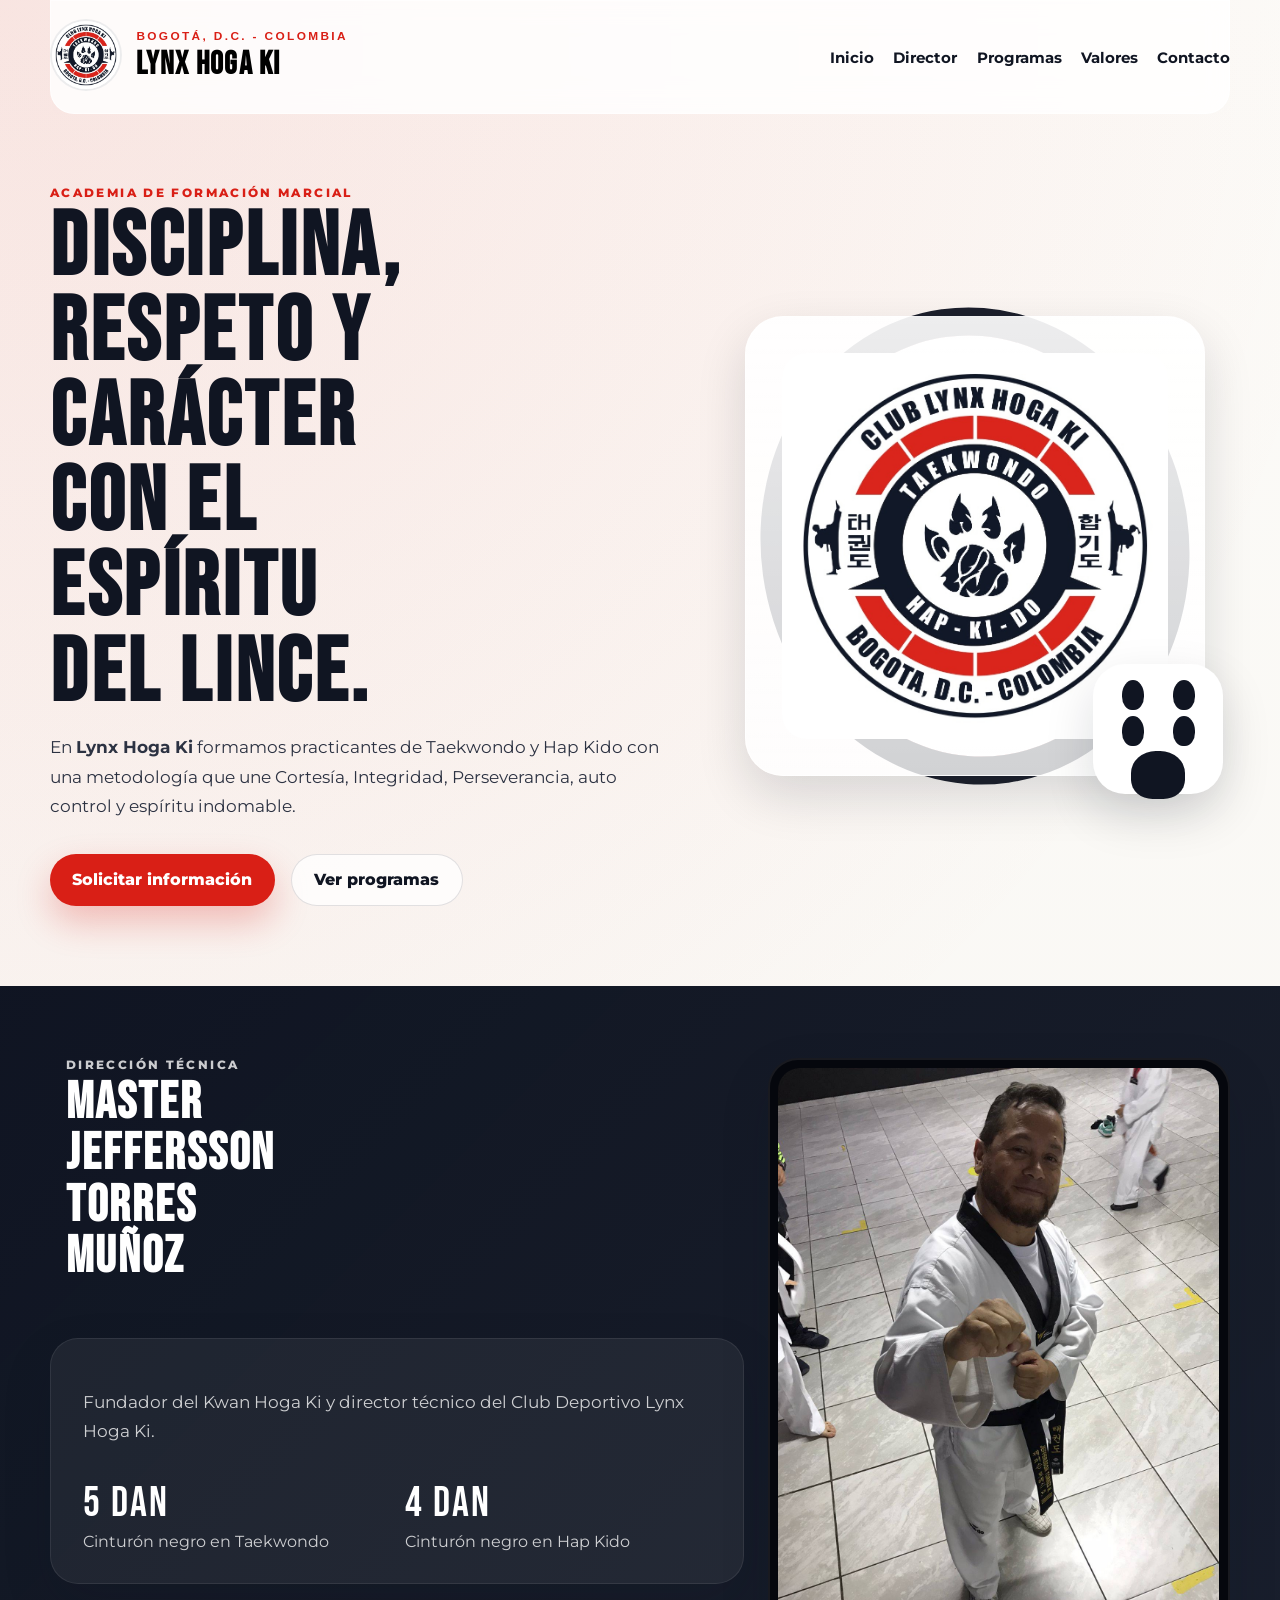
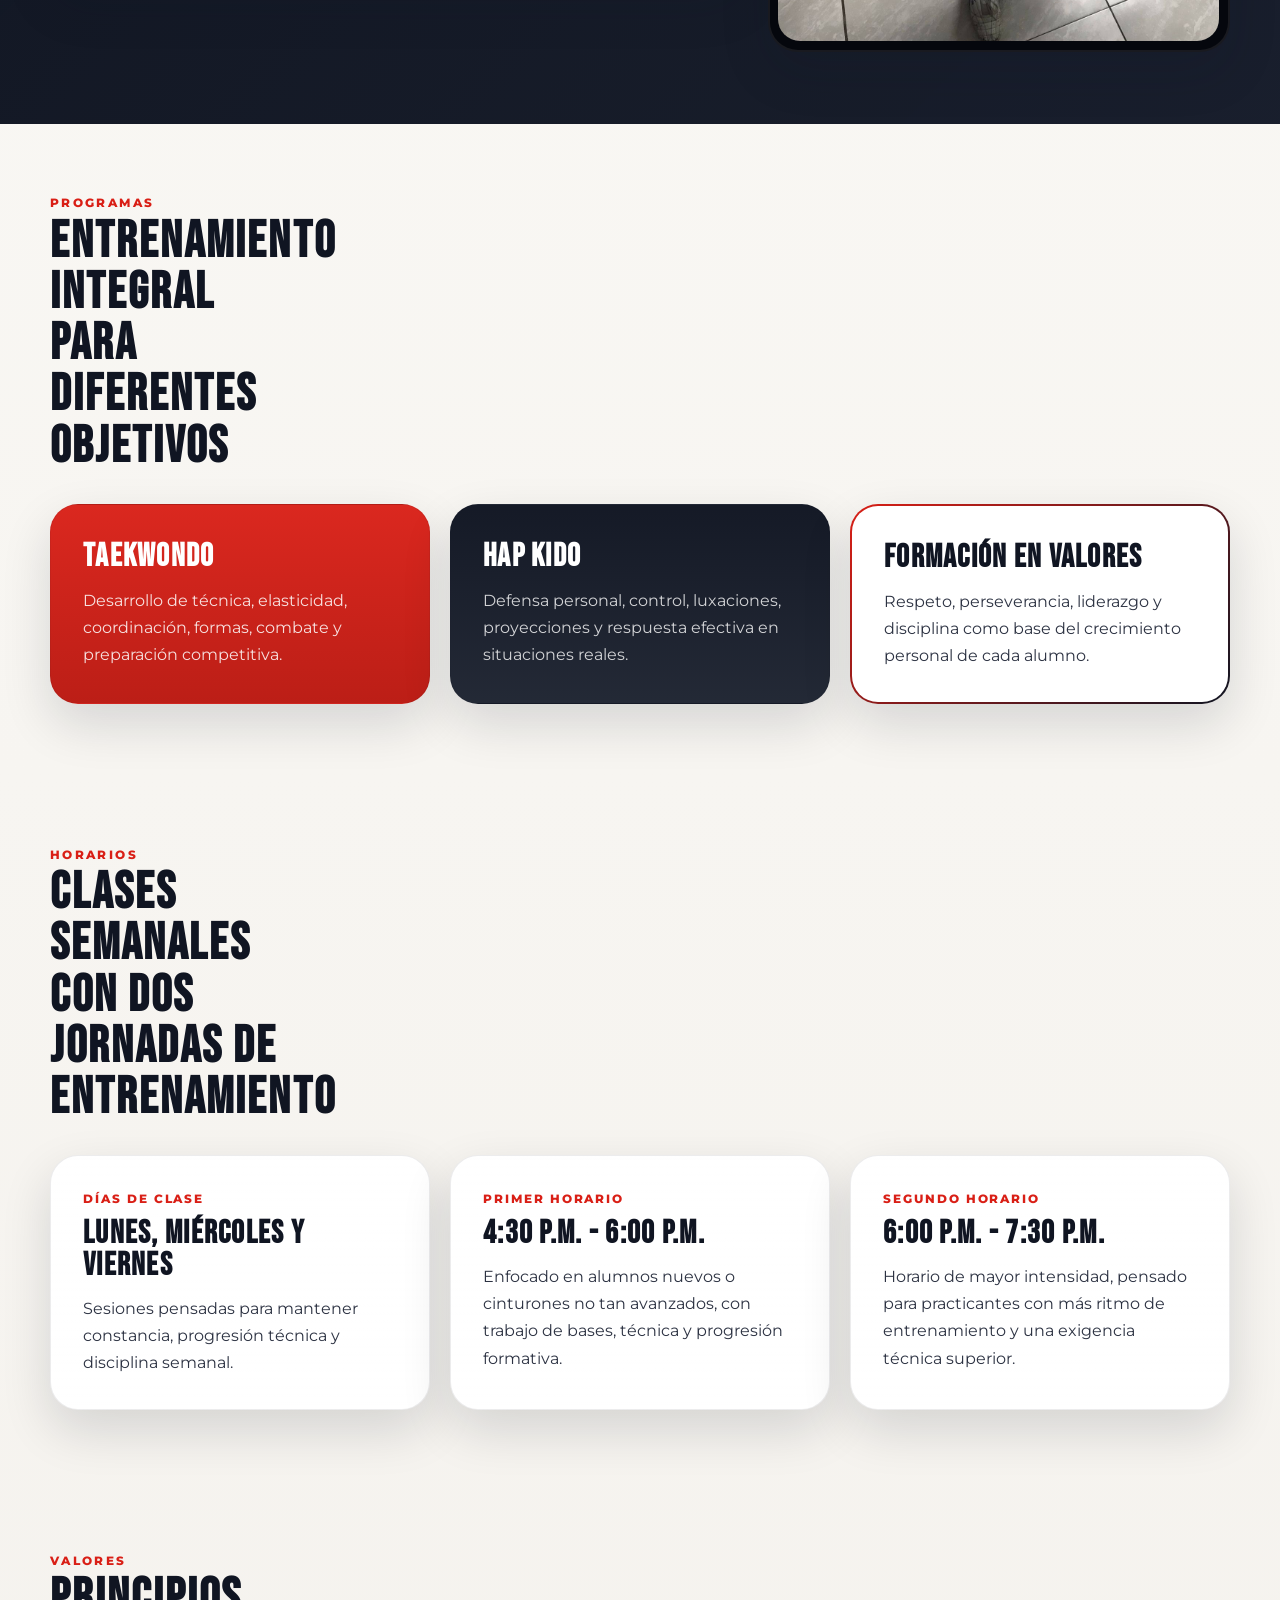
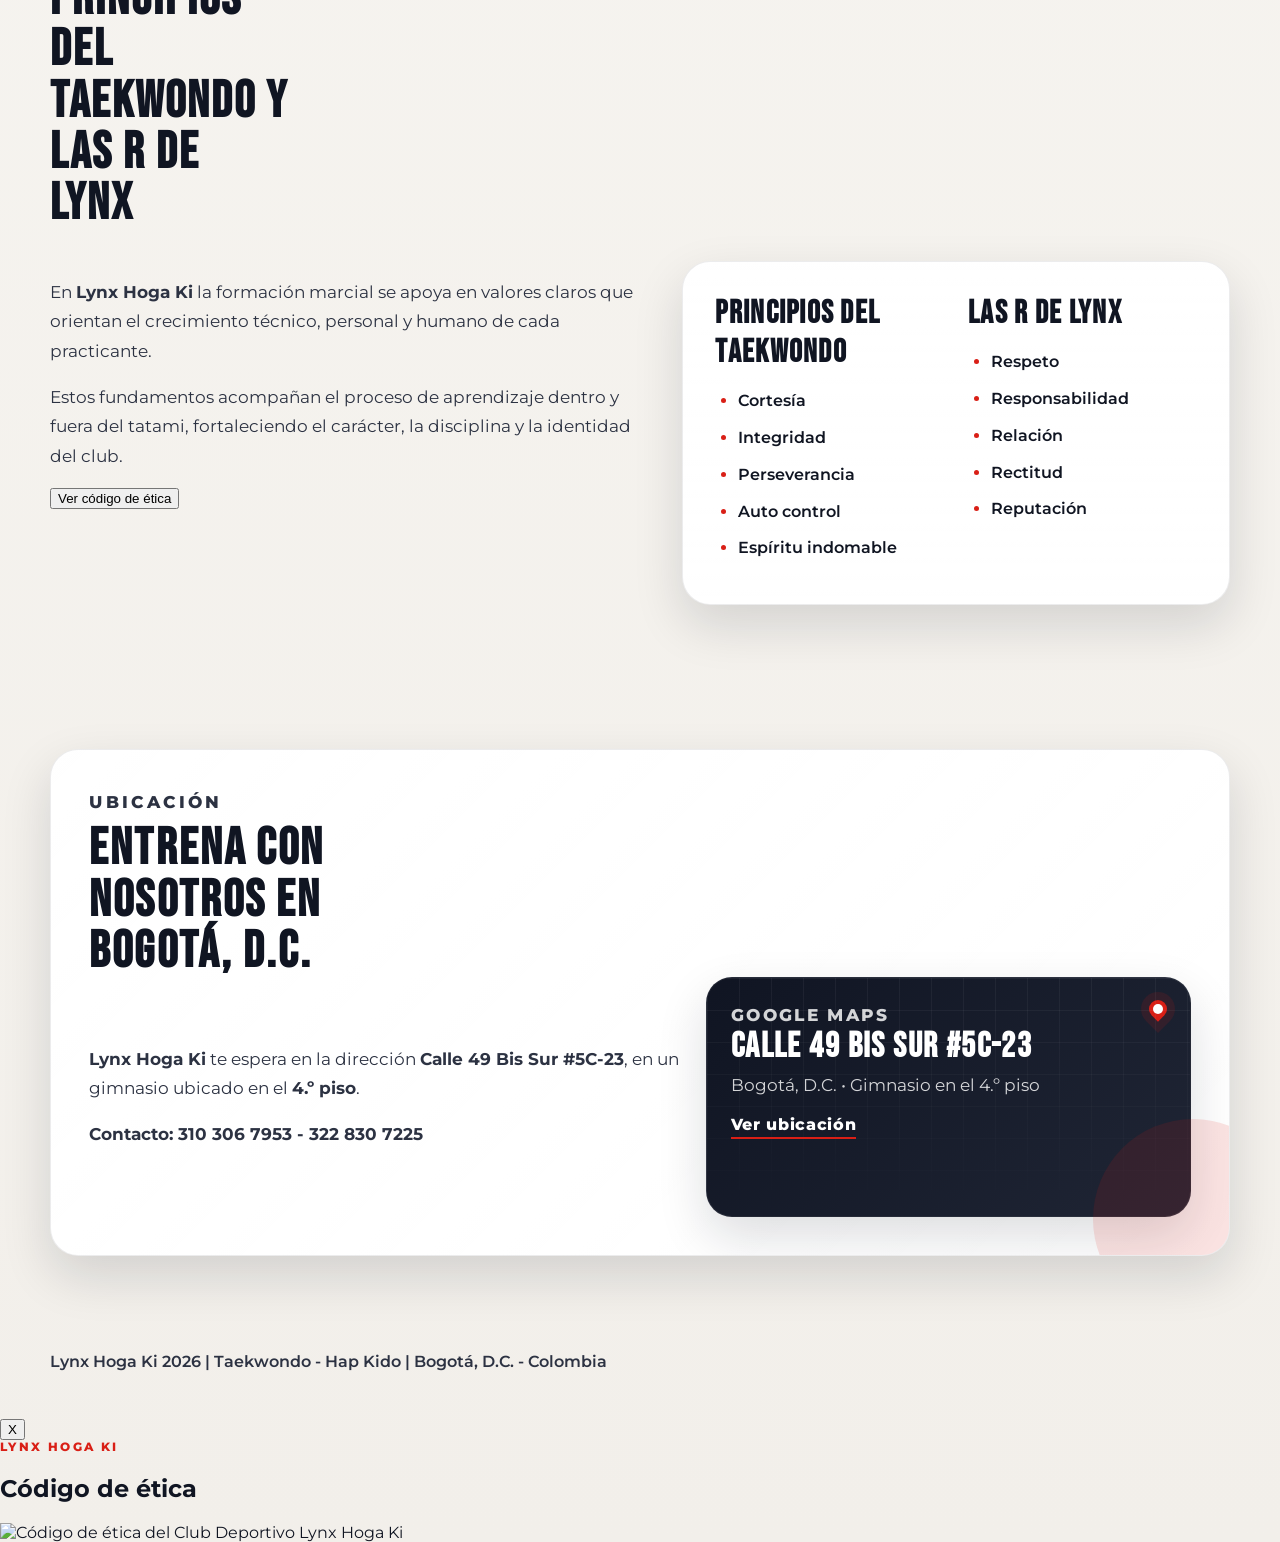
==== commit 1d1e9192: "Add ethics button and modal to index.html" ====
--- a/index.html
+++ b/index.html
@@ -173,6 +173,16 @@
             Estos fundamentos acompañan el proceso de aprendizaje dentro y fuera del tatami, fortaleciendo
             el carácter, la disciplina y la identidad del club.
           </p>
+          <button class="ethics-button" type="button" aria-haspopup="dialog" data-ethics-open>
+            <span class="paw-icon" aria-hidden="true">
+              <span></span>
+              <span></span>
+              <span></span>
+              <span></span>
+              <span></span>
+            </span>
+            <span>Ver código de ética</span>
+          </button>
         </div>
         <div class="principles-panel">
           <div class="principles-list">
@@ -238,6 +248,14 @@
     <p>Lynx Hoga Ki <span id="year"></span> | Taekwondo - Hap Kido | Bogotá, D.C. - Colombia</p>
   </footer>
 
+  <div class="ethics-modal" id="ethics-modal" aria-hidden="true">
+    <div class="ethics-modal-card" role="dialog" aria-modal="true" aria-labelledby="ethics-title">
+      <button class="ethics-close" type="button" aria-label="Cerrar código de ética">X</button>
+      <p class="eyebrow">Lynx Hoga Ki</p>
+      <h2 id="ethics-title">Código de ética</h2>
+      <img src="codigo-etica-lynx.jpeg" alt="Código de ética del Club Deportivo Lynx Hoga Ki">
+    </div>
+  </div>
   <script src="script.js"></script>
 </body>
 </html>
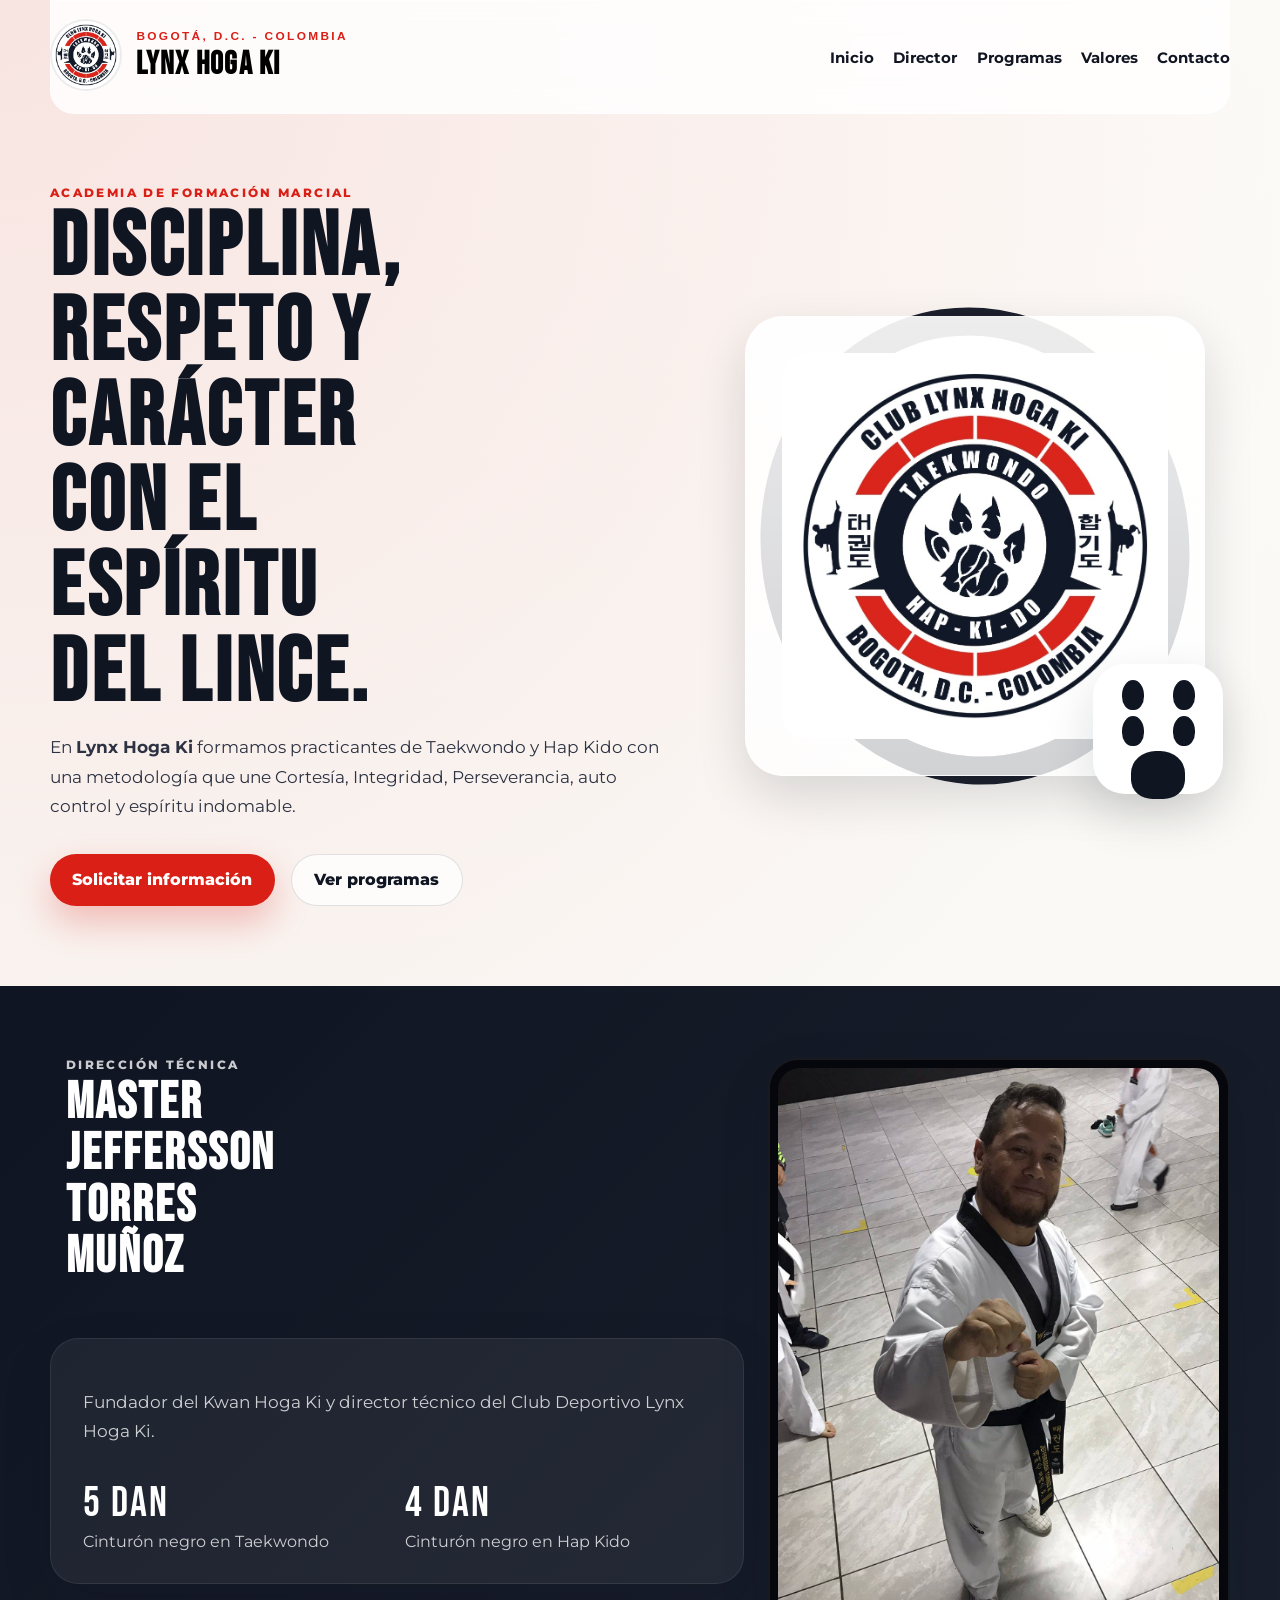
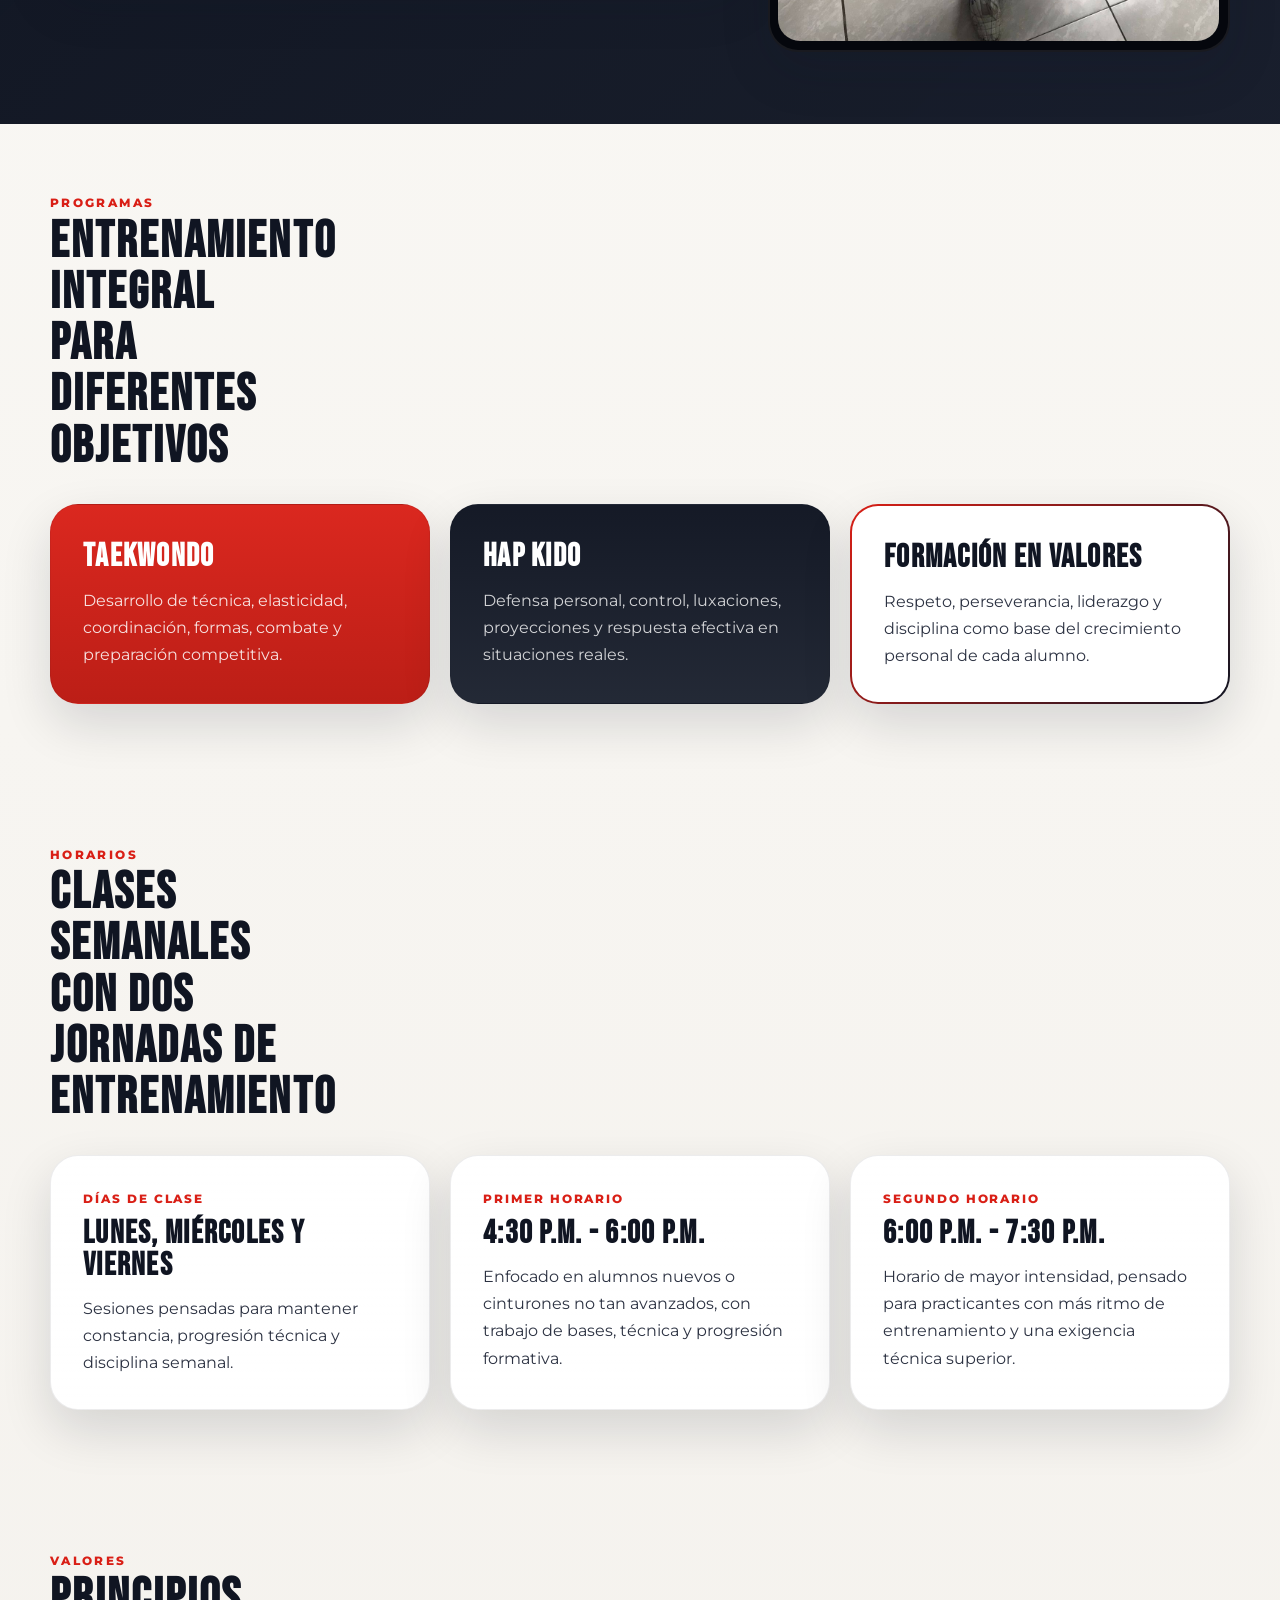
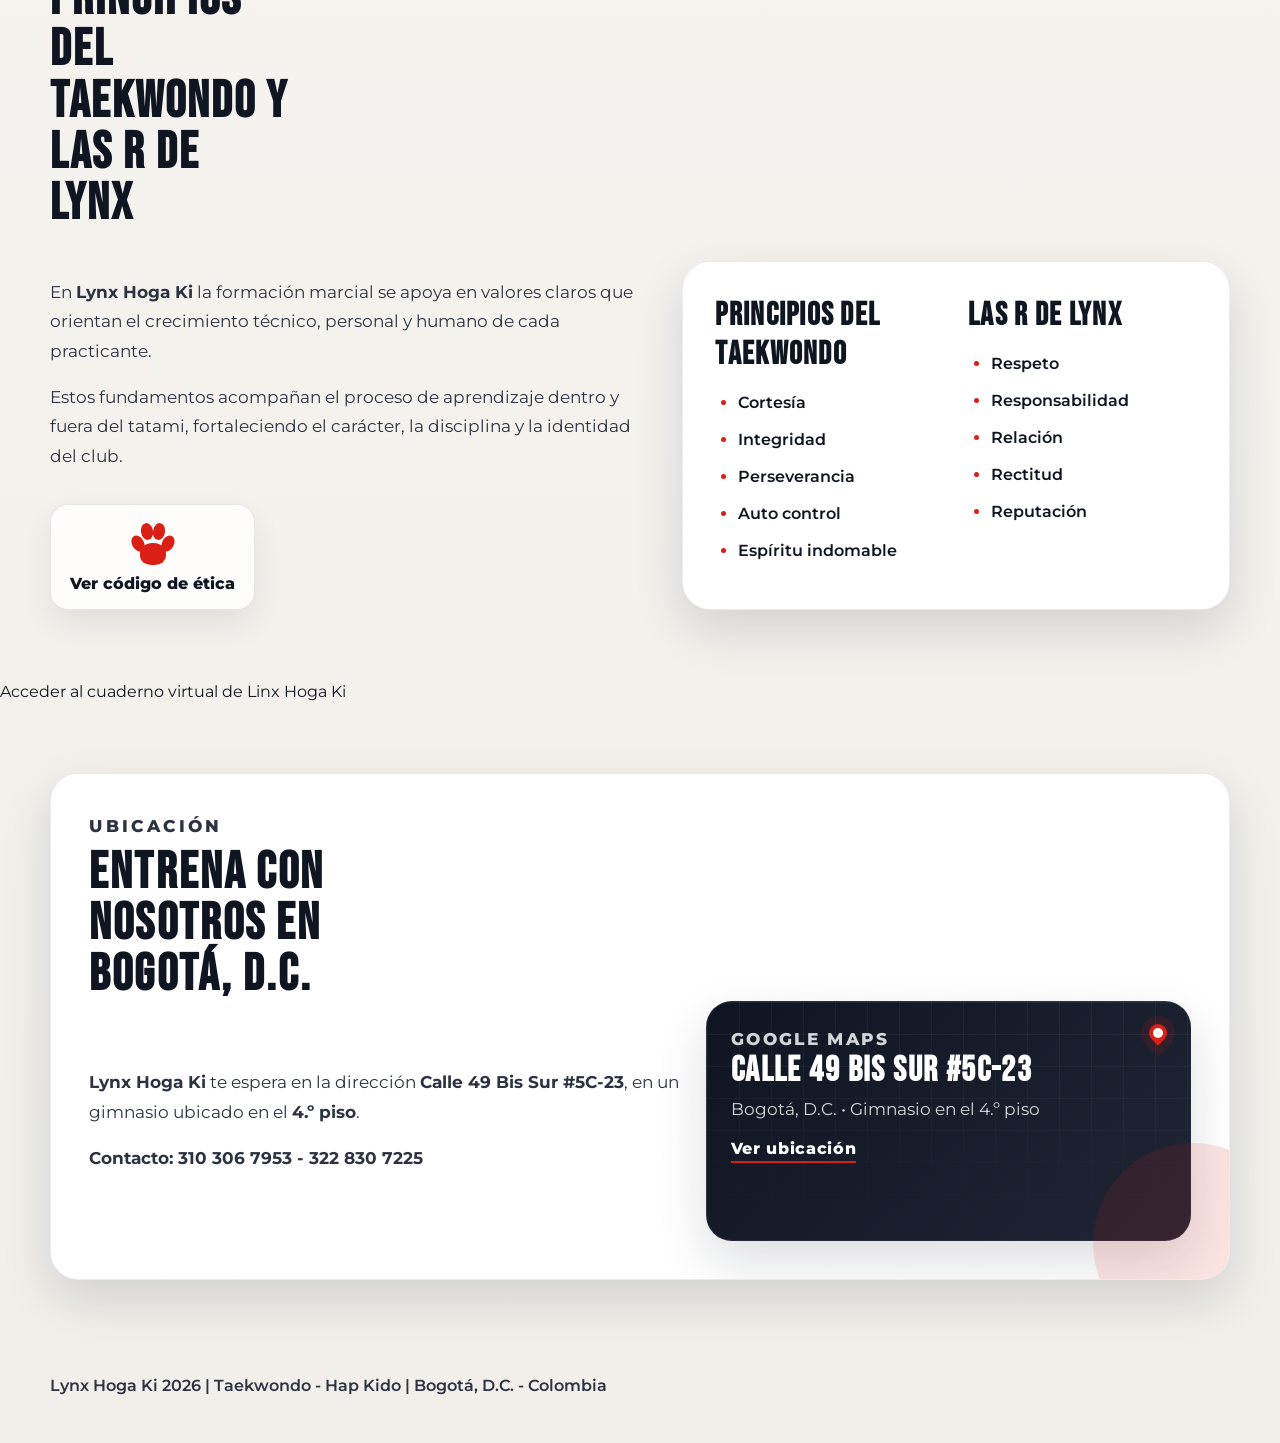
==== commit c2fc8f77: "Update index.html" ====
--- a/index.html
+++ b/index.html
@@ -209,6 +209,10 @@
       </div>
     </section>
 
+<section>
+        <a href="https://1drv.ms/w/c/ac915853af4fed24/IQBpw6HBkIUhQ4FvApcLDePGAfIGirzihrf1lrcrthIGeB8ver documento"> Acceder al cuaderno virtual de Linx Hoga Ki</a>
+      </section>
+    
     <section id="contacto" class="section cta">
       <div class="cta-box">
         <p class="eyebrow">Ubicación</p>
--- a/styles.css
+++ b/styles.css
@@ -513,6 +513,142 @@
   padding-right: 1rem;
 }
 
+.ethics-button {
+  display: inline-grid;
+  justify-items: center;
+  gap: 0.55rem;
+  margin-top: 1rem;
+  padding: 1rem 1.2rem;
+  border: 1px solid rgba(16, 21, 34, 0.1);
+  border-radius: 18px;
+  background: rgba(255, 255, 255, 0.84);
+  color: var(--ink);
+  font: inherit;
+  font-weight: 800;
+  cursor: pointer;
+  box-shadow: 0 14px 30px rgba(16, 21, 34, 0.08);
+  transition: transform 180ms ease, box-shadow 180ms ease, color 180ms ease;
+}
+
+.ethics-button:hover,
+.ethics-button:focus-visible {
+  color: var(--red-deep);
+  transform: translateY(-2px);
+  box-shadow: 0 18px 36px rgba(16, 21, 34, 0.12);
+}
+
+.paw-icon {
+  position: relative;
+  display: block;
+  width: 48px;
+  height: 44px;
+}
+
+.paw-icon span {
+  position: absolute;
+  display: block;
+  background: var(--red);
+}
+
+.paw-icon span:not(:last-child) {
+  width: 12px;
+  height: 17px;
+  border-radius: 50%;
+}
+
+.paw-icon span:nth-child(1) {
+  left: 3px;
+  top: 14px;
+  transform: rotate(-28deg);
+}
+
+.paw-icon span:nth-child(2) {
+  left: 12px;
+  top: 2px;
+  transform: rotate(-10deg);
+}
+
+.paw-icon span:nth-child(3) {
+  right: 12px;
+  top: 2px;
+  transform: rotate(10deg);
+}
+
+.paw-icon span:nth-child(4) {
+  right: 3px;
+  top: 14px;
+  transform: rotate(28deg);
+}
+
+.paw-icon span:nth-child(5) {
+  left: 11px;
+  bottom: 0;
+  width: 26px;
+  height: 22px;
+  border-radius: 48% 48% 42% 42%;
+}
+
+.ethics-modal {
+  position: fixed;
+  inset: 0;
+  z-index: 100;
+  display: none;
+  align-items: center;
+  justify-content: center;
+  padding: 1rem;
+  background: rgba(5, 7, 13, 0.78);
+  backdrop-filter: blur(10px);
+}
+
+.ethics-modal.open {
+  display: flex;
+}
+
+.ethics-modal-card {
+  position: relative;
+  width: min(920px, 100%);
+  max-height: min(90vh, 920px);
+  overflow: auto;
+  padding: 1.4rem;
+  border-radius: 24px;
+  background: #fff;
+  box-shadow: 0 28px 70px rgba(16, 21, 34, 0.3);
+}
+
+.ethics-modal-card h2 {
+  margin: 0 3rem 1rem 0;
+  font-family: "Bebas Neue", sans-serif;
+  font-size: clamp(2.2rem, 5vw, 3.6rem);
+  letter-spacing: 0.04em;
+  line-height: 1;
+}
+
+.ethics-modal-card img {
+  width: 100%;
+  border-radius: 14px;
+  border: 1px solid rgba(16, 21, 34, 0.08);
+}
+
+.ethics-close {
+  position: absolute;
+  top: 0.9rem;
+  right: 0.9rem;
+  width: 44px;
+  height: 44px;
+  border: 0;
+  border-radius: 50%;
+  background: var(--ink);
+  color: #fff;
+  font-size: 1.1rem;
+  font-weight: 800;
+  cursor: pointer;
+}
+
+.ethics-close:hover,
+.ethics-close:focus-visible {
+  background: var(--red);
+}
+
 .principles-panel {
   background:
     linear-gradient(180deg, rgba(255, 255, 255, 0.96), rgba(255, 255, 255, 0.88)),
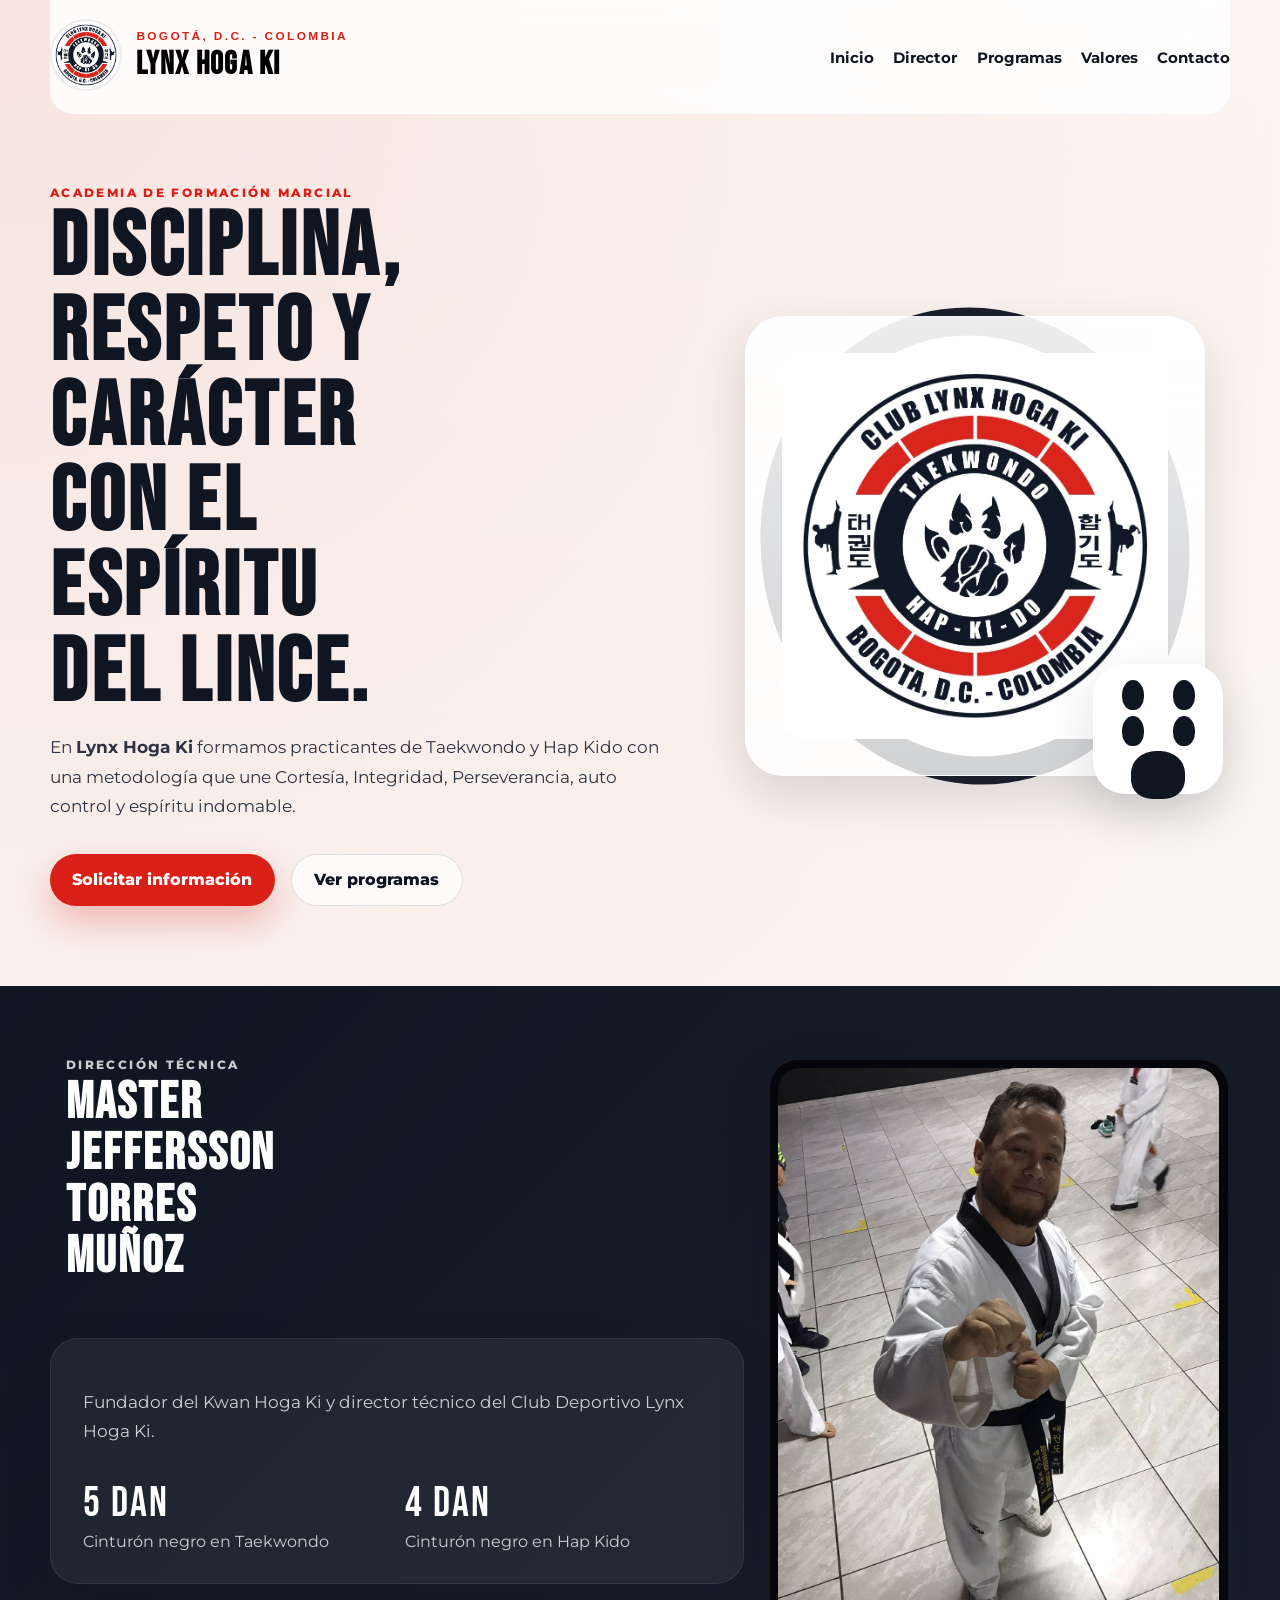
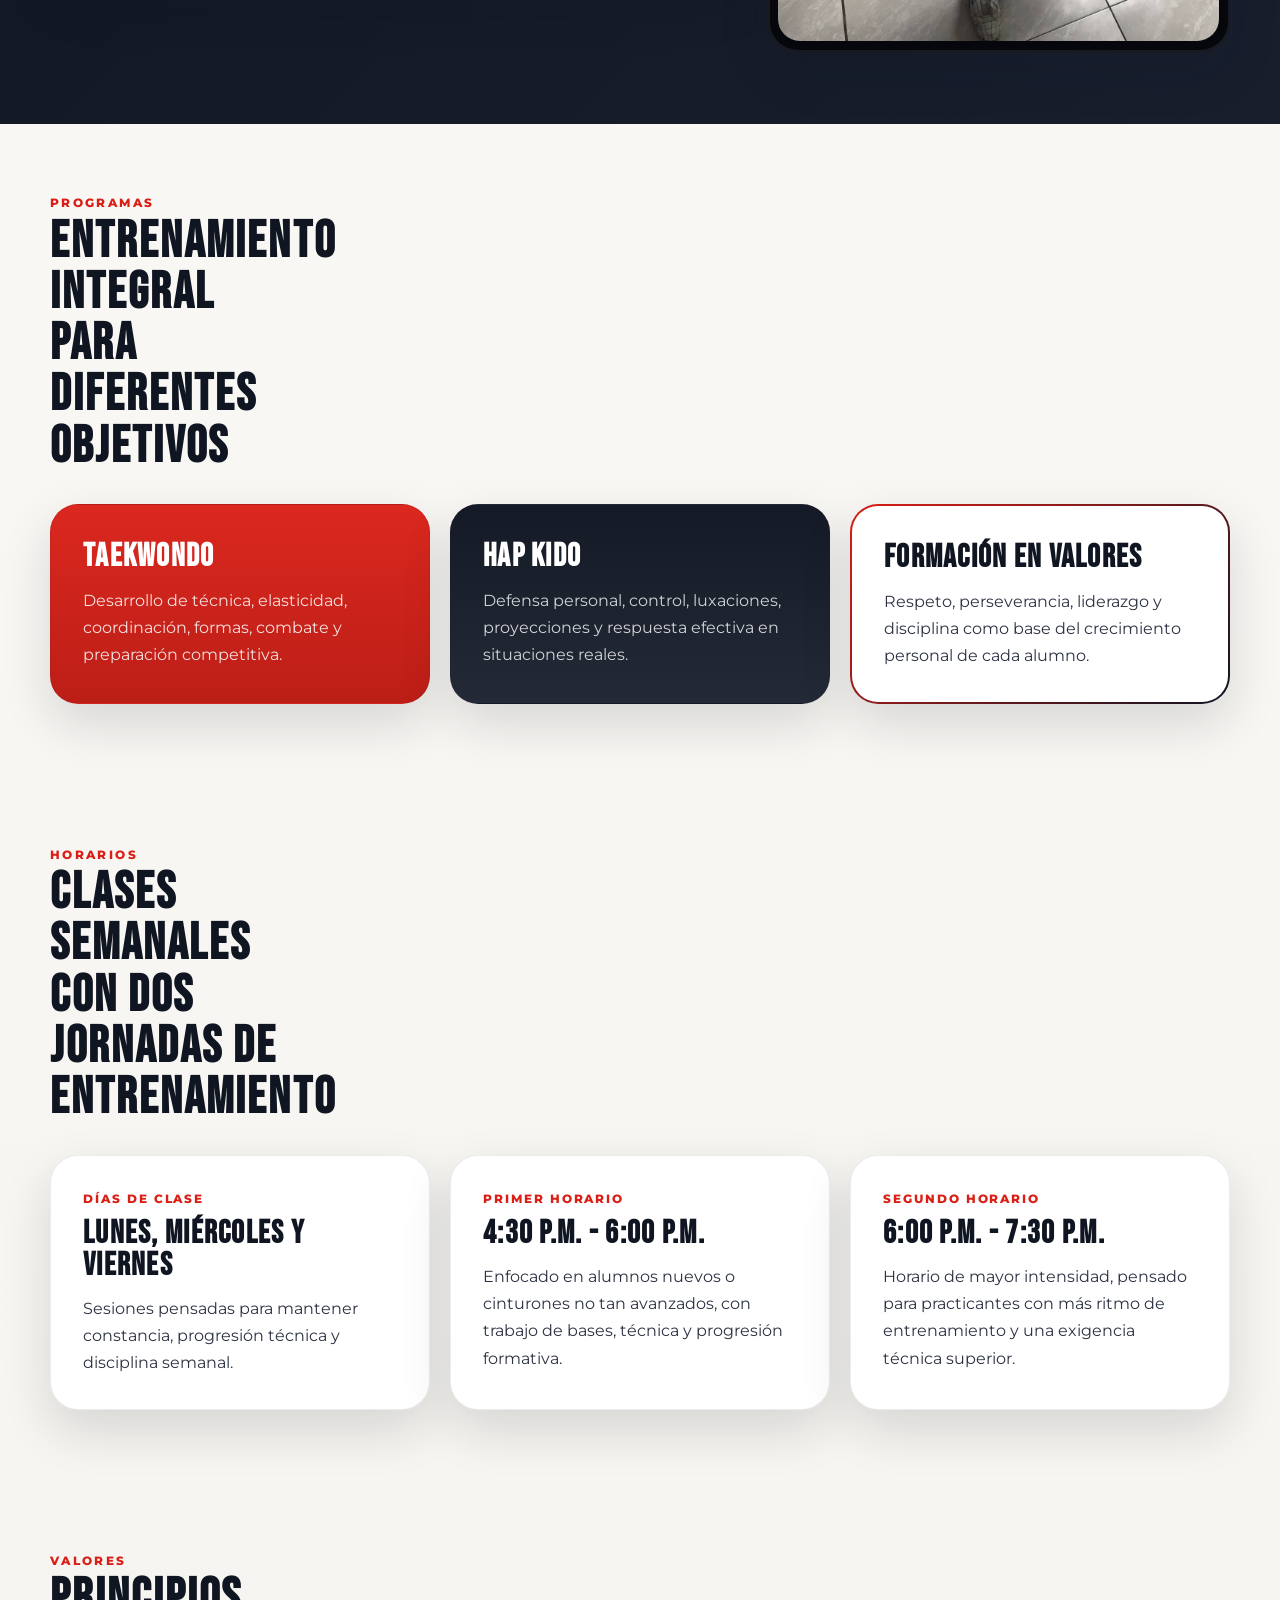
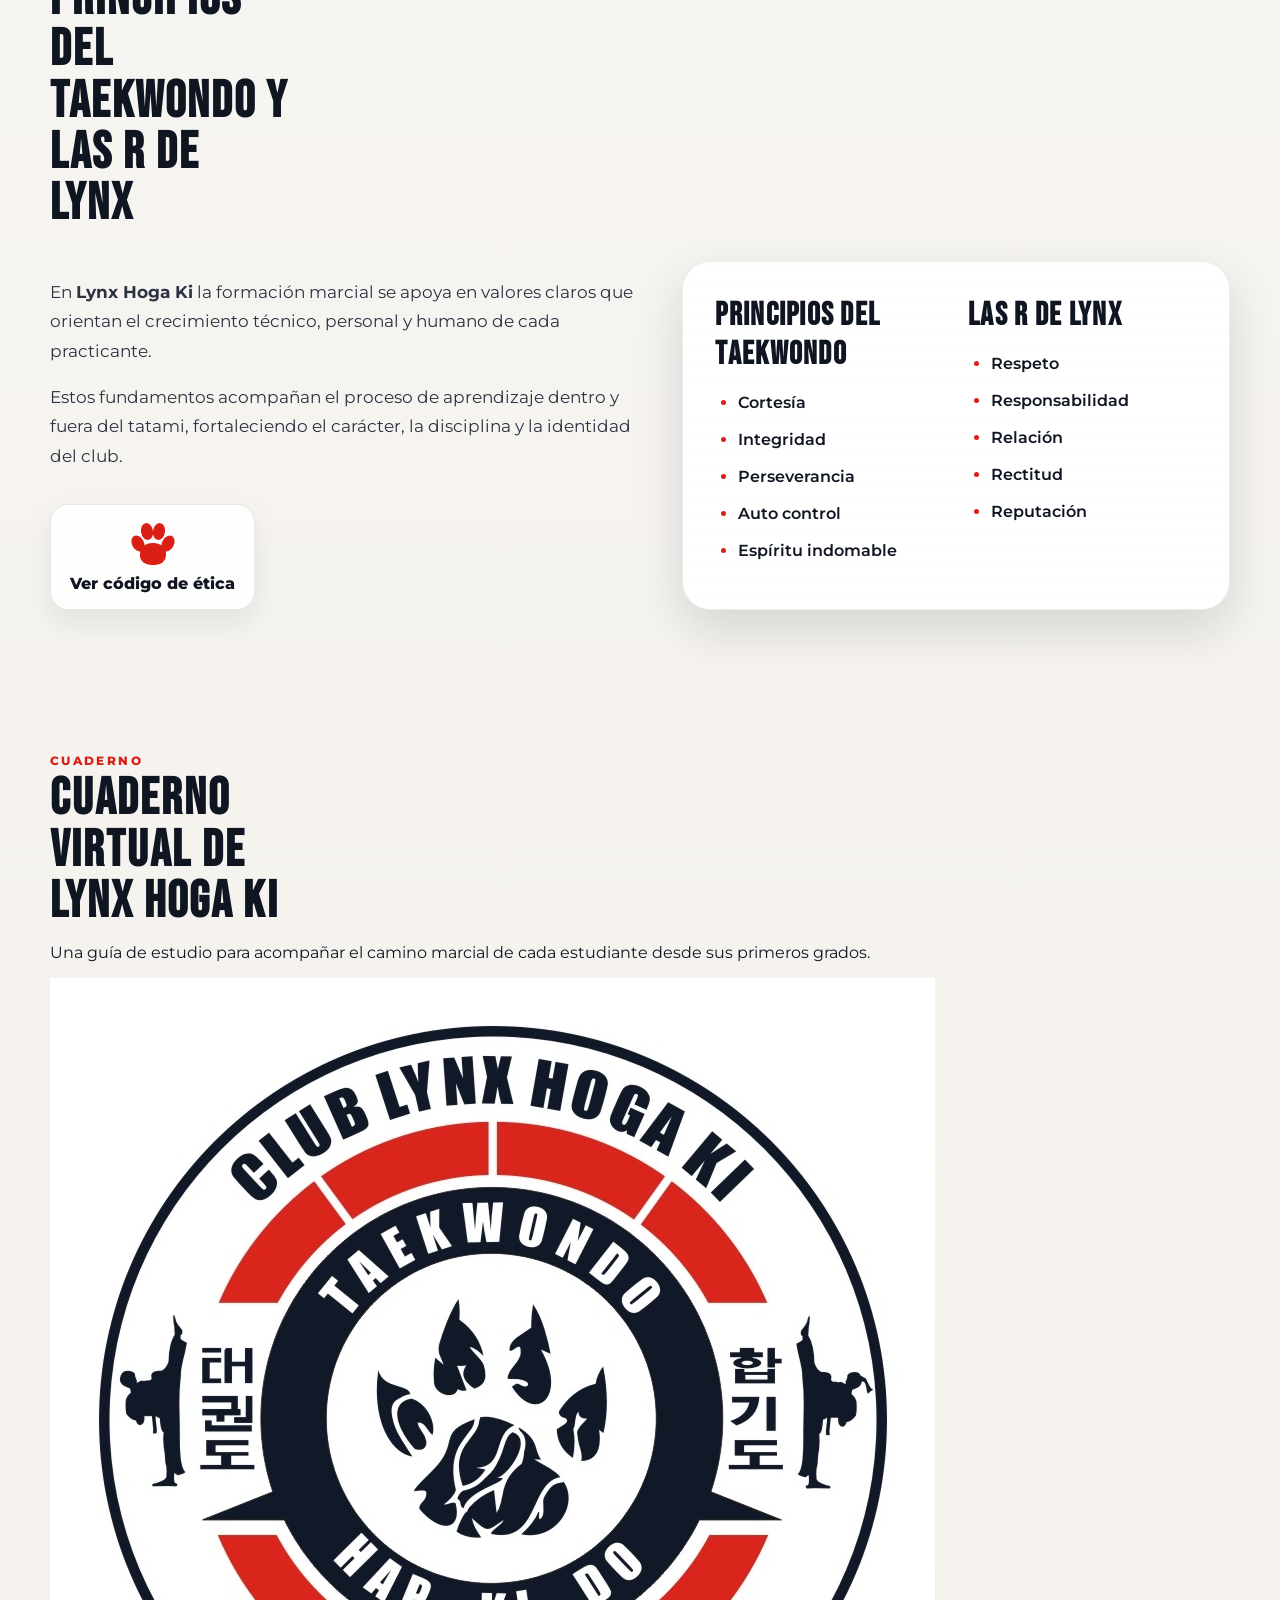
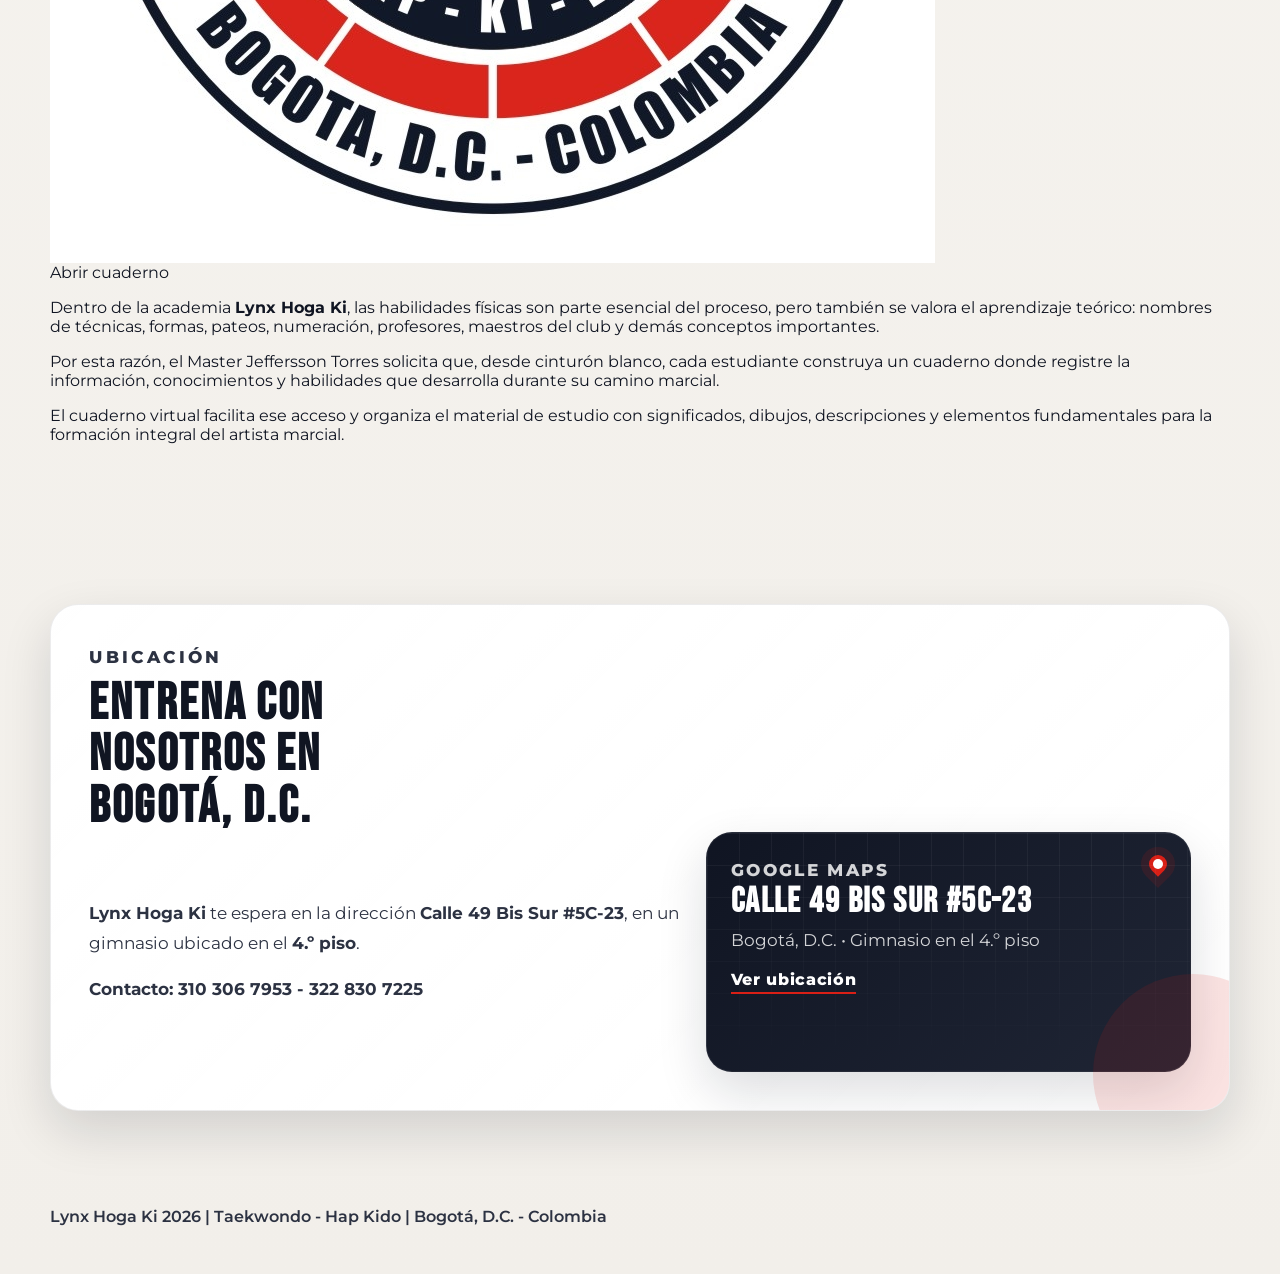
==== commit 5dc5efd7: "Update index.html" ====
--- a/index.html
+++ b/index.html
@@ -209,10 +209,47 @@
       </div>
     </section>
 
-<section>
-        <a href="https://1drv.ms/w/c/ac915853af4fed24/IQBpw6HBkIUhQ4FvApcLDePGAfIGirzihrf1lrcrthIGeB8ver documento"> Acceder al cuaderno virtual de Linx Hoga Ki</a>
-      </section>
-    
+    <section id="cuaderno" class="section book">
+      <div class="cuaderno-layout">
+        <div class="cuaderno-intro">
+          <p class="eyebrow">Cuaderno</p>
+          <h2>Cuaderno virtual de Lynx Hoga Ki</h2>
+          <p>
+            Una guía de estudio para acompañar el camino marcial de cada estudiante desde sus primeros grados.
+          </p>
+          <a
+            href="https://1drv.ms/w/c/ac915853af4fed24/IQBpw6HBkIUhQ4FvApcLDePGAfIGirzihrf1lrcrthIGeB8"
+            target="_blank"
+            rel="noopener noreferrer"
+            class="btn-cuaderno"
+            aria-label="Abrir cuaderno virtual de Lynx Hoga Ki"
+          >
+            <img src="Lynx.jpg" alt="">
+            <span>Abrir cuaderno</span>
+          </a>
+        </div>
+
+        <div class="notebook-card">
+          <div class="notebook-copy">
+            <p>
+              Dentro de la academia <strong>Lynx Hoga Ki</strong>, las habilidades físicas son parte esencial
+              del proceso, pero también se valora el aprendizaje teórico: nombres de técnicas, formas, pateos,
+              numeración, profesores, maestros del club y demás conceptos importantes.
+            </p>
+            <p>
+              Por esta razón, el Master Jeffersson Torres solicita que, desde cinturón blanco, cada estudiante
+              construya un cuaderno donde registre la información, conocimientos y habilidades que desarrolla
+              durante su camino marcial.
+            </p>
+            <p>
+              El cuaderno virtual facilita ese acceso y organiza el material de estudio con significados,
+              dibujos, descripciones y elementos fundamentales para la formación integral del artista marcial.
+            </p>
+          </div>
+        </div>
+      </div>
+    </section>
+
     <section id="contacto" class="section cta">
       <div class="cta-box">
         <p class="eyebrow">Ubicación</p>
@@ -260,6 +297,7 @@
       <img src="codigo-etica-lynx.jpeg" alt="Código de ética del Club Deportivo Lynx Hoga Ki">
     </div>
   </div>
+
   <script src="script.js"></script>
 </body>
 </html>
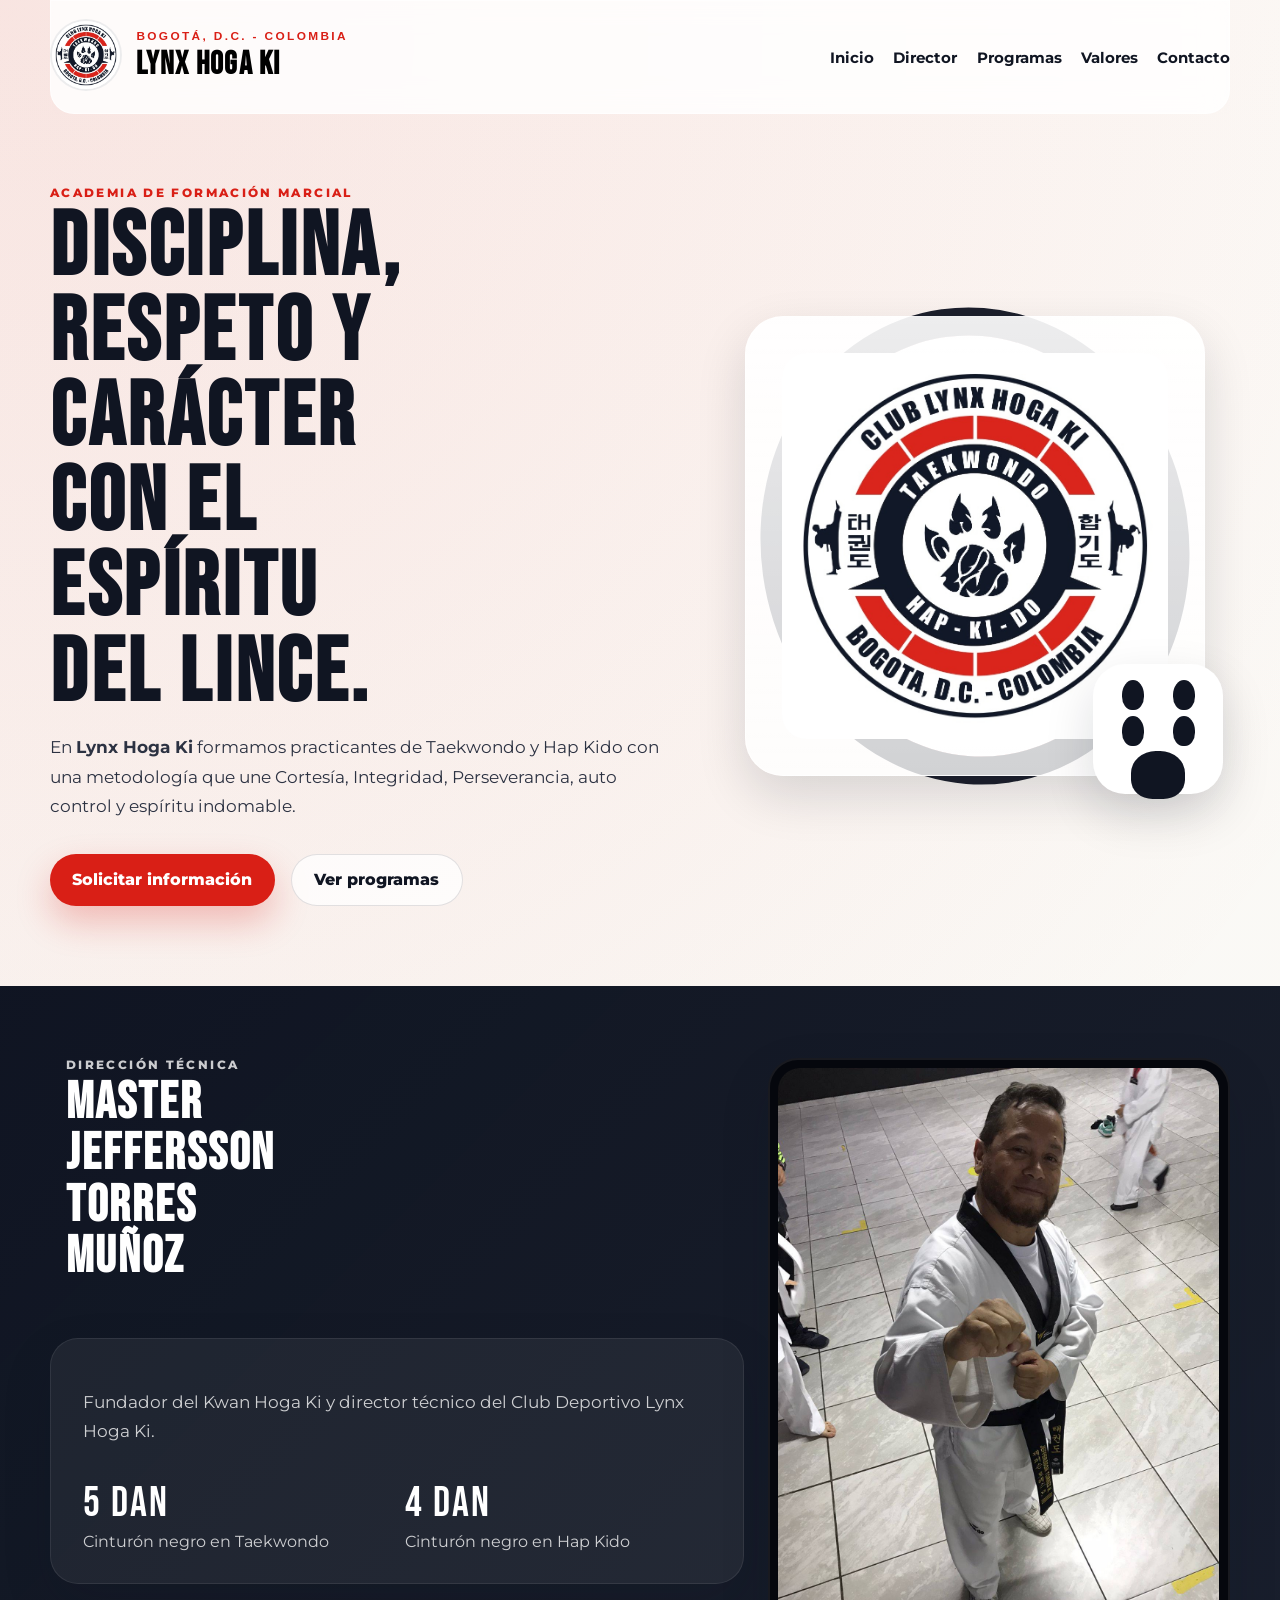
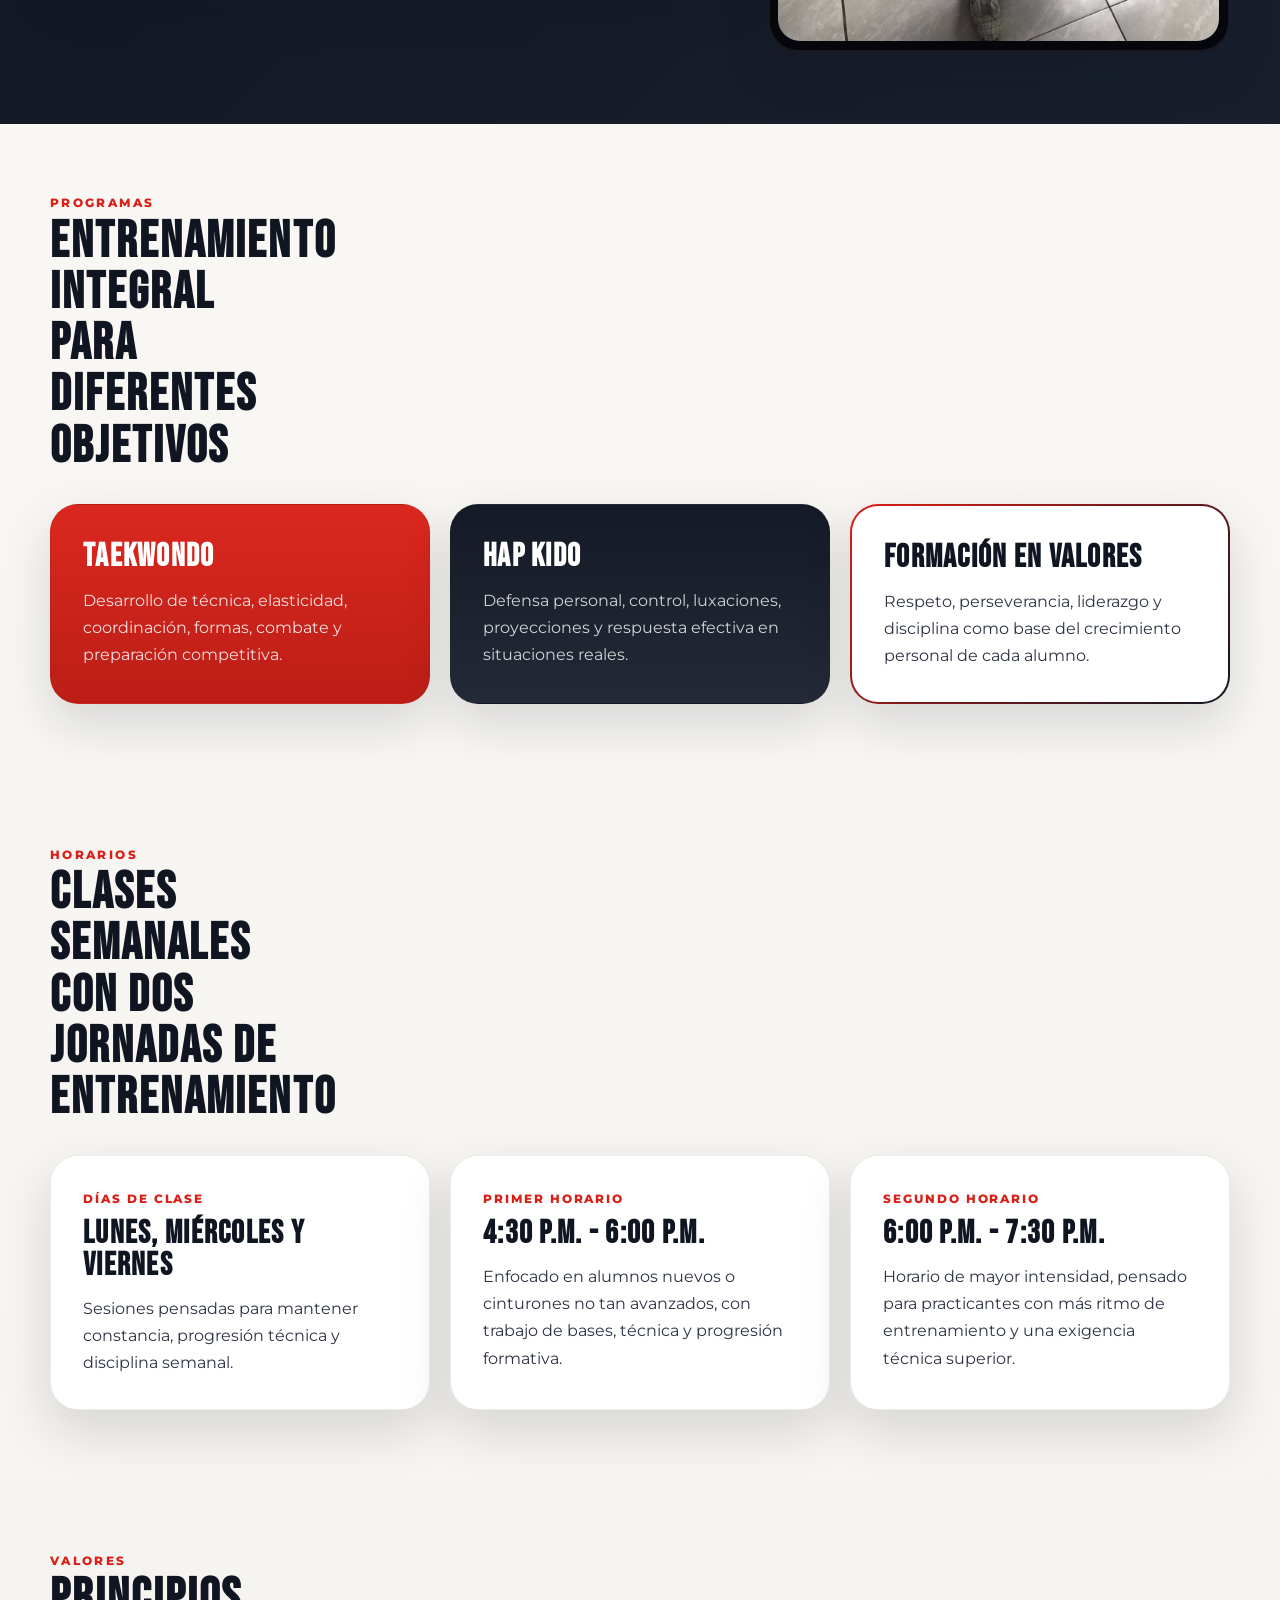
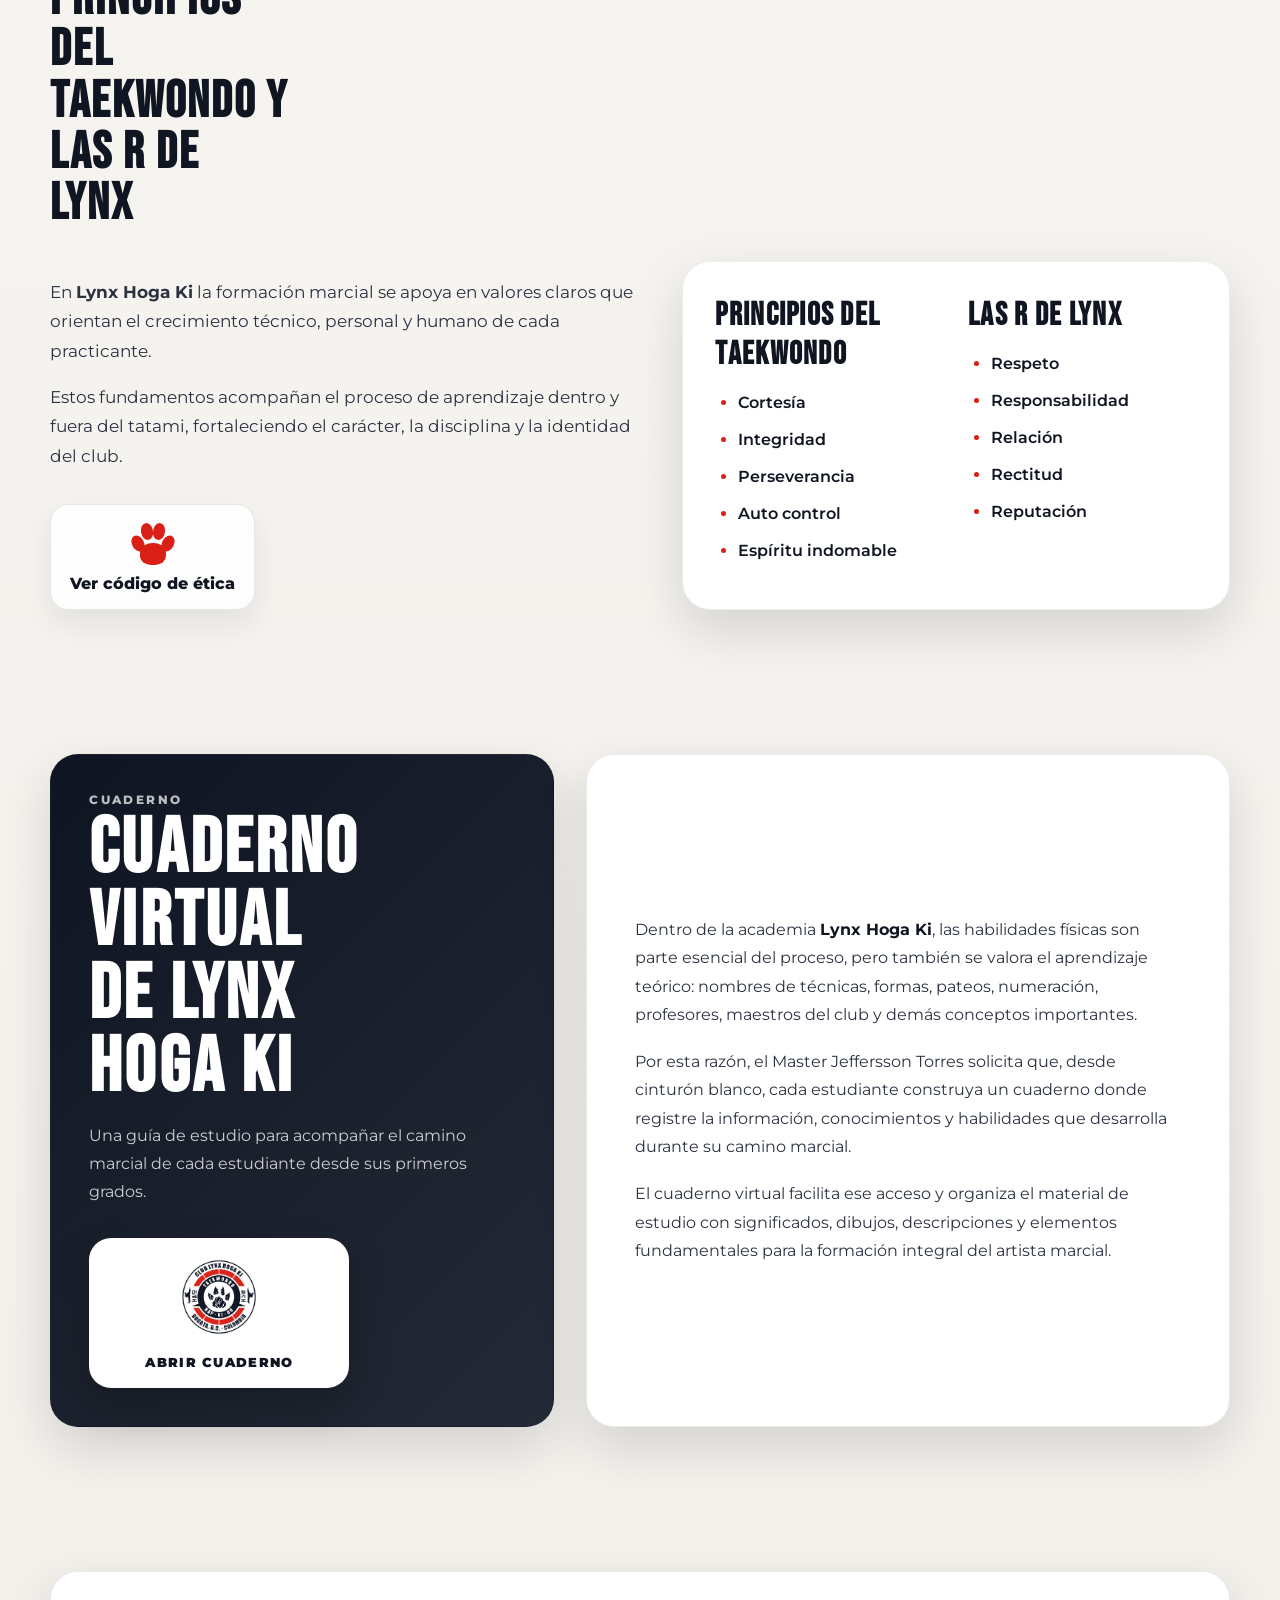
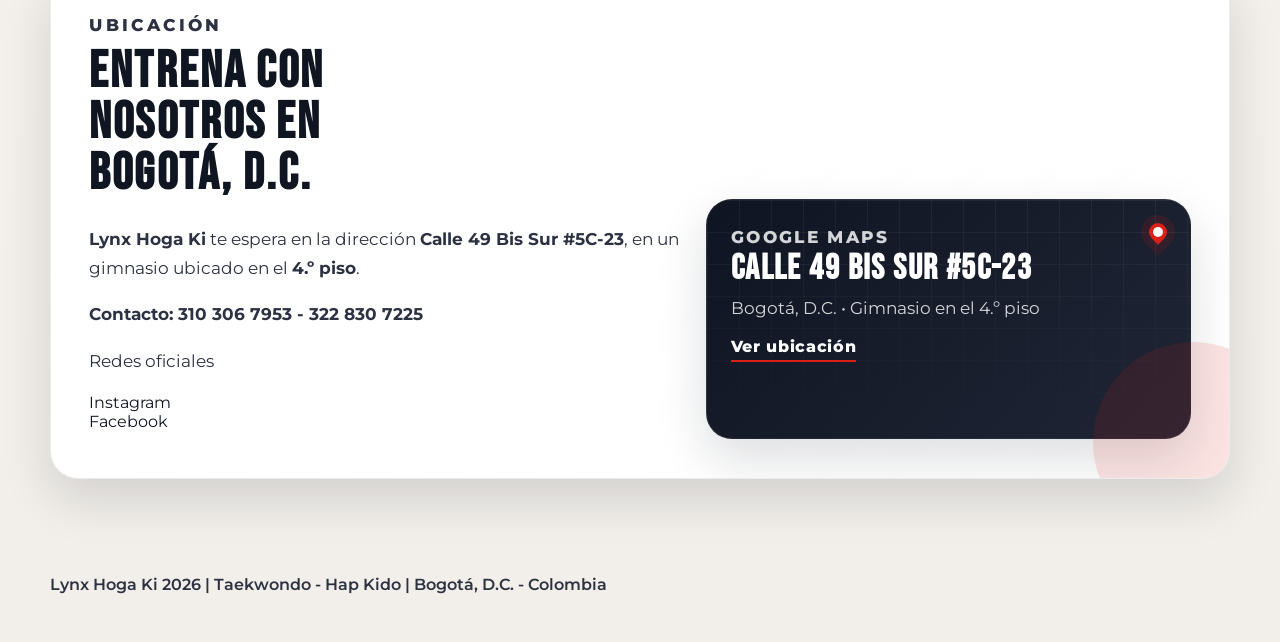
==== commit ab64cdfc: "Update index.html" ====
--- a/index.html
+++ b/index.html
@@ -263,6 +263,29 @@
             <p class="contact-lines">
               <strong>Contacto:</strong> 310 306 7953 - 322 830 7225
             </p>
+            <div class="social-links" aria-label="Redes sociales oficiales del club">
+              <p class="social-label">Redes oficiales</p>
+              <div class="social-list">
+                <a
+                  href="https://www.instagram.com/lynx_hoga_ki/"
+                  target="_blank"
+                  rel="noopener noreferrer"
+                  aria-label="Abrir Instagram oficial de Lynx Hoga Ki"
+                >
+                  <img src="instagram.webp" alt="">
+                  <span>Instagram</span>
+                </a>
+                <a
+                  href="https://www.facebook.com/lince.seoul"
+                  target="_blank"
+                  rel="noopener noreferrer"
+                  aria-label="Abrir Facebook oficial del club"
+                >
+                  <img src="facebook.png" alt="">
+                  <span>Facebook</span>
+                </a>
+              </div>
+            </div>
           </div>
           <a
             class="map-card"
--- a/styles.css
+++ b/styles.css
@@ -899,3 +899,125 @@
     grid-template-columns: 1fr;
   }
 }
+
+.book {
+  position: relative;
+}
+
+.cuaderno-layout {
+  display: grid;
+  grid-template-columns: minmax(0, 0.9fr) minmax(0, 1.15fr);
+  gap: 2rem;
+  align-items: stretch;
+}
+
+.cuaderno-intro,
+.notebook-card {
+  border-radius: var(--radius);
+  border: 1px solid rgba(16, 21, 34, 0.08);
+  box-shadow: var(--shadow);
+}
+
+.cuaderno-intro {
+  min-height: 420px;
+  padding: 2.4rem;
+  display: flex;
+  flex-direction: column;
+  justify-content: center;
+  background:
+    linear-gradient(135deg, rgba(16, 21, 34, 0.98), rgba(36, 42, 55, 0.96)),
+    var(--ink);
+  color: #fff;
+}
+
+.cuaderno-intro .eyebrow {
+  color: rgba(255, 255, 255, 0.72);
+}
+
+.cuaderno-intro h2 {
+  margin: 0;
+  max-width: 9ch;
+  font-family: "Bebas Neue", sans-serif;
+  font-size: clamp(3rem, 6vw, 5.2rem);
+  line-height: 0.95;
+  letter-spacing: 0.04em;
+}
+
+.cuaderno-intro p:not(.eyebrow) {
+  max-width: 440px;
+  margin: 1.1rem 0 0;
+  color: rgba(255, 255, 255, 0.78);
+  line-height: 1.75;
+}
+
+.notebook-card {
+  padding: clamp(1.6rem, 4vw, 3rem);
+  background:
+    linear-gradient(180deg, rgba(255, 255, 255, 0.98), rgba(255, 255, 255, 0.9)),
+    #fff;
+  display: grid;
+  align-content: center;
+}
+
+.notebook-copy {
+  display: grid;
+  gap: 1.15rem;
+}
+
+.notebook-copy p {
+  margin: 0;
+  color: var(--ink-soft);
+  line-height: 1.78;
+}
+
+.notebook-copy strong {
+  color: var(--ink);
+}
+
+.btn-cuaderno {
+  width: min(260px, 100%);
+  min-height: 150px;
+  margin-top: 2rem;
+  padding: 1rem;
+  display: inline-grid;
+  place-items: center;
+  gap: 0.75rem;
+  border-radius: 22px;
+  background: #fff;
+  color: var(--ink);
+  font-weight: 900;
+  text-transform: uppercase;
+  letter-spacing: 0.08em;
+  box-shadow: 0 20px 40px rgba(0, 0, 0, 0.22);
+  transition: transform 180ms ease, box-shadow 180ms ease;
+}
+
+.btn-cuaderno img {
+  width: 118px;
+  height: 82px;
+  object-fit: contain;
+}
+
+.btn-cuaderno span {
+  font-size: 0.84rem;
+}
+
+.btn-cuaderno:hover,
+.btn-cuaderno:focus-visible {
+  transform: translateY(-3px);
+  box-shadow: 0 26px 48px rgba(0, 0, 0, 0.28);
+}
+
+@media (max-width: 980px) {
+  .cuaderno-layout {
+    grid-template-columns: 1fr;
+  }
+
+  .cuaderno-intro {
+    min-height: auto;
+  }
+
+  .cuaderno-intro h2 {
+    max-width: none;
+  }
+}
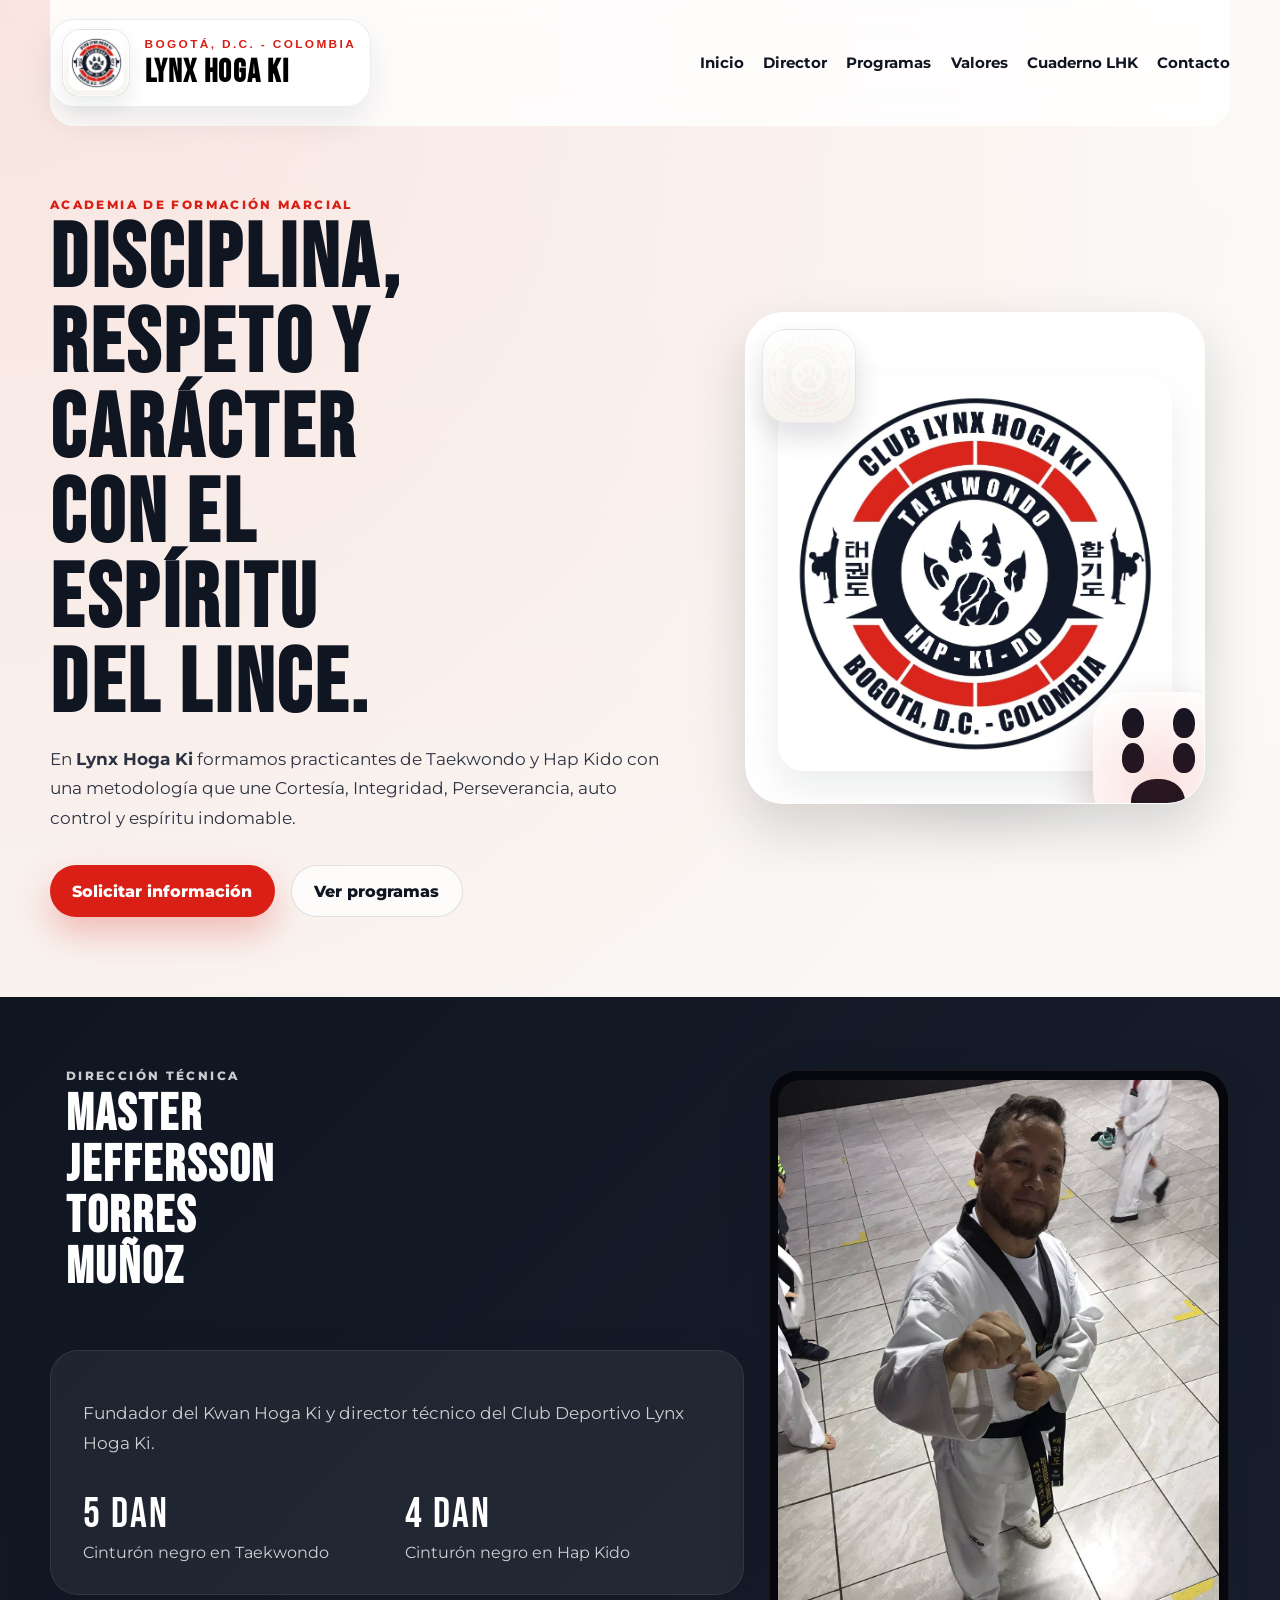
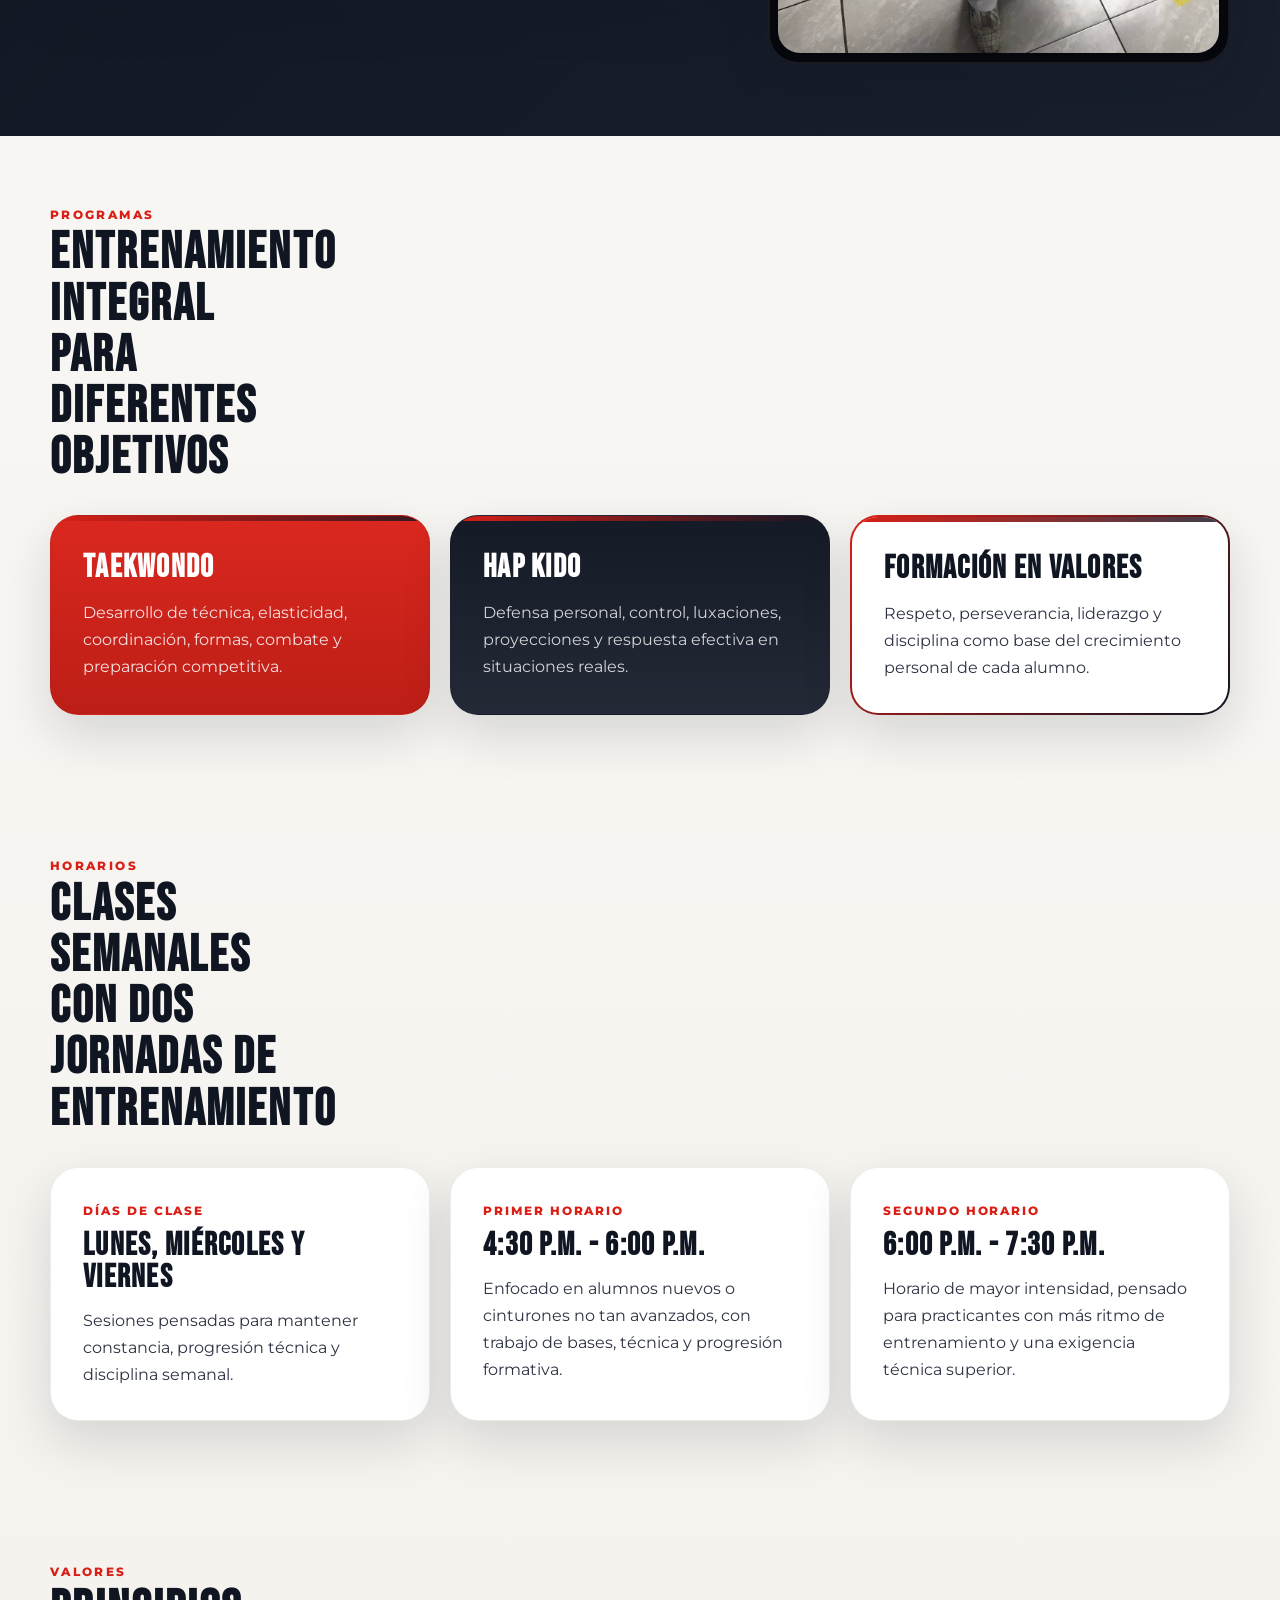
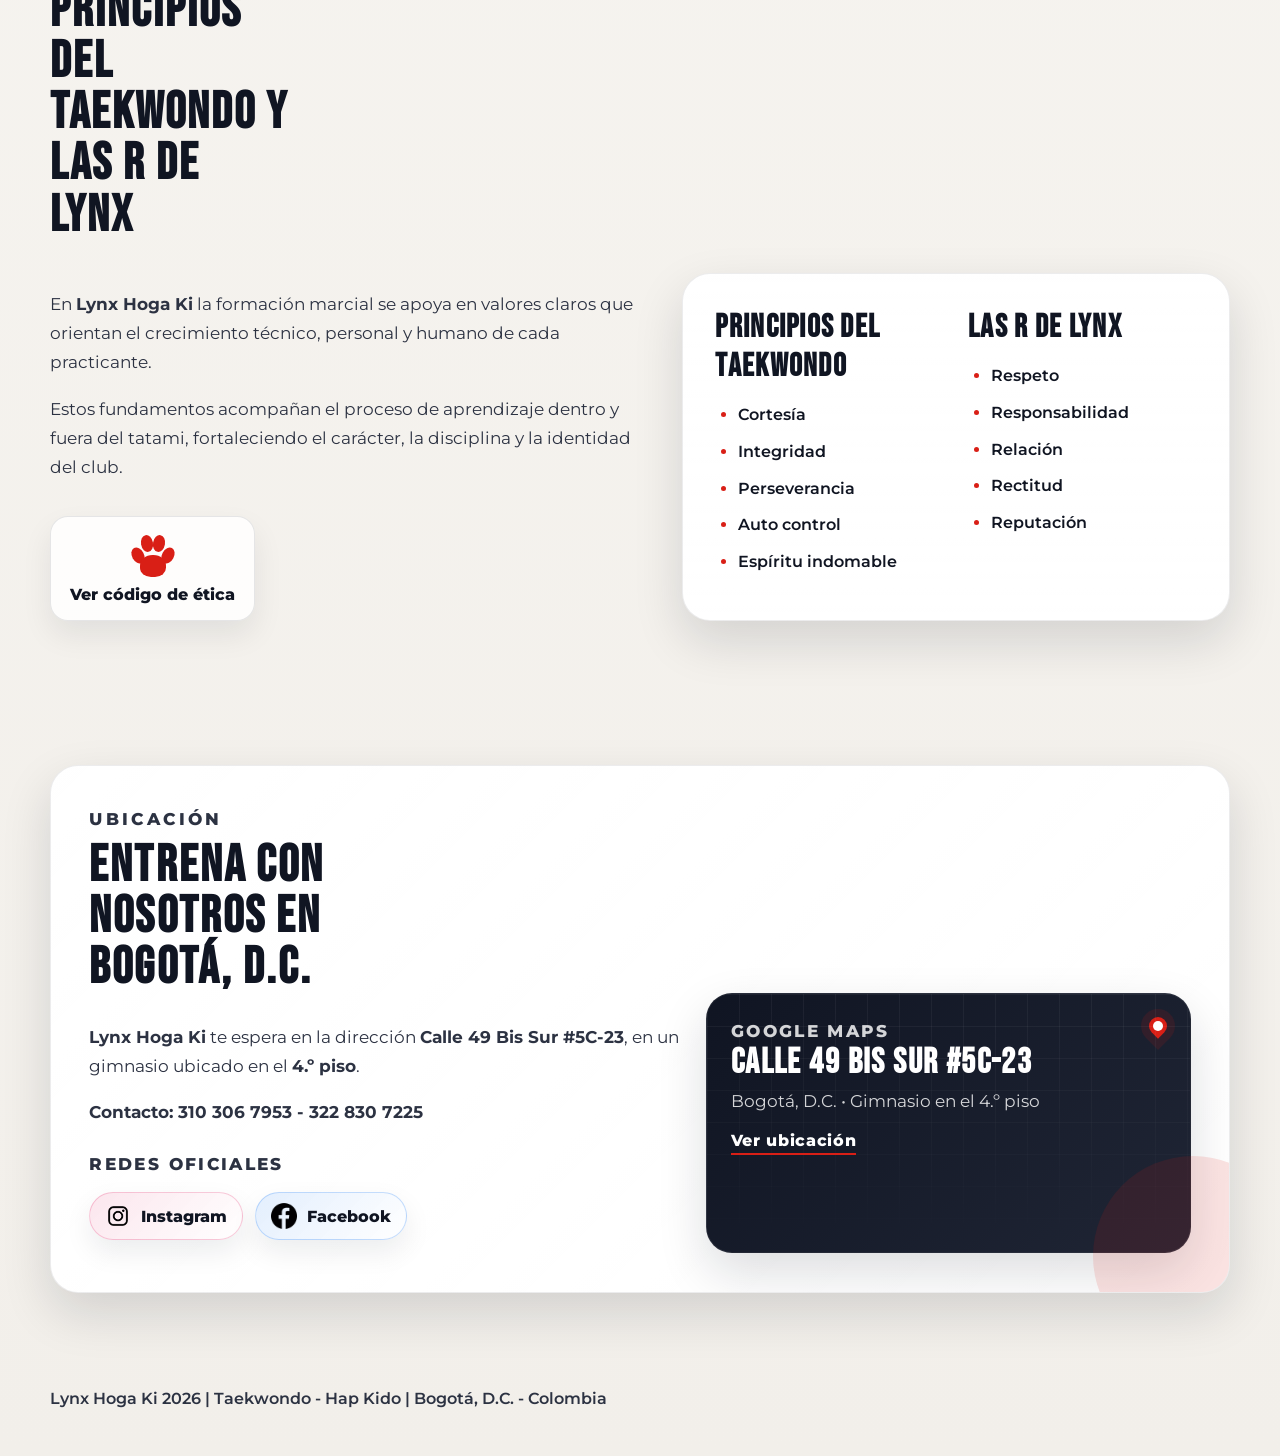
==== commit 17d9579e: "Update index.html" ====
--- a/index.html
+++ b/index.html
@@ -36,6 +36,7 @@
         <a href="index.html">Inicio</a>
         <a href="album-fotos.html">Álbum de fotos</a>
         <a href="cronograma.html">Cronograma</a>
+        <a href="cuaderno_LHK.html">Cuaderno LHK</a>
         <a href="profesores.html">Equipo formativo</a>
       </div>
     </div>
@@ -44,6 +45,7 @@
       <a href="#director">Director</a>
       <a href="#programas">Programas</a>
       <a href="#filosofia">Valores</a>
+      <a href="cuaderno_LHK.html">Cuaderno LHK</a>
       <a href="#contacto">Contacto</a>
     </nav>
   </header>
@@ -204,47 +206,6 @@
               <li>Rectitud</li>
               <li>Reputación</li>
             </ul>
-          </div>
-        </div>
-      </div>
-    </section>
-
-    <section id="cuaderno" class="section book">
-      <div class="cuaderno-layout">
-        <div class="cuaderno-intro">
-          <p class="eyebrow">Cuaderno</p>
-          <h2>Cuaderno virtual de Lynx Hoga Ki</h2>
-          <p>
-            Una guía de estudio para acompañar el camino marcial de cada estudiante desde sus primeros grados.
-          </p>
-          <a
-            href="https://1drv.ms/w/c/ac915853af4fed24/IQBpw6HBkIUhQ4FvApcLDePGAfIGirzihrf1lrcrthIGeB8"
-            target="_blank"
-            rel="noopener noreferrer"
-            class="btn-cuaderno"
-            aria-label="Abrir cuaderno virtual de Lynx Hoga Ki"
-          >
-            <img src="Lynx.jpg" alt="">
-            <span>Abrir cuaderno</span>
-          </a>
-        </div>
-
-        <div class="notebook-card">
-          <div class="notebook-copy">
-            <p>
-              Dentro de la academia <strong>Lynx Hoga Ki</strong>, las habilidades físicas son parte esencial
-              del proceso, pero también se valora el aprendizaje teórico: nombres de técnicas, formas, pateos,
-              numeración, profesores, maestros del club y demás conceptos importantes.
-            </p>
-            <p>
-              Por esta razón, el Master Jeffersson Torres solicita que, desde cinturón blanco, cada estudiante
-              construya un cuaderno donde registre la información, conocimientos y habilidades que desarrolla
-              durante su camino marcial.
-            </p>
-            <p>
-              El cuaderno virtual facilita ese acceso y organiza el material de estudio con significados,
-              dibujos, descripciones y elementos fundamentales para la formación integral del artista marcial.
-            </p>
           </div>
         </div>
       </div>
--- a/styles.css
+++ b/styles.css
@@ -113,6 +113,17 @@
   display: flex;
   align-items: center;
   gap: 0.9rem;
+  padding: 0.55rem 0.85rem 0.55rem 0.7rem;
+  border-radius: 24px;
+  background: rgba(255, 255, 255, 0.82);
+  border: 1px solid rgba(16, 21, 34, 0.08);
+  box-shadow: 0 16px 32px rgba(16, 21, 34, 0.08);
+  backdrop-filter: blur(10px);
+}
+
+.brand > div {
+  display: grid;
+  gap: 0.06rem;
 }
 
 .brand-menu-panel {
@@ -150,12 +161,18 @@
 }
 
 .brand img {
-  width: 72px;
-  height: 72px;
+  width: 68px;
+  height: 68px;
   object-fit: contain;
-  border-radius: 50%;
-  background: #fff;
-  border: 2px solid rgba(16, 21, 34, 0.08);
+  border-radius: 18px;
+  background:
+    linear-gradient(180deg, rgba(255, 255, 255, 0.98), rgba(246, 243, 238, 0.96)),
+    #fff;
+  border: 1px solid rgba(16, 21, 34, 0.08);
+  box-shadow:
+    inset 0 0 0 1px rgba(255, 255, 255, 0.62),
+    0 10px 20px rgba(16, 21, 34, 0.08);
+  padding: 0.35rem;
 }
 
 .brand h1,
@@ -254,26 +271,63 @@
   position: absolute;
   inset: 4% 8%;
   border-radius: 50%;
-  border: 28px solid rgba(16, 21, 34, 0.95);
+  border: 24px solid rgba(16, 21, 34, 0.94);
   box-shadow:
-    inset 0 0 0 22px #fff,
-    inset 0 0 0 52px rgba(217, 31, 22, 0.96);
-  transform: rotate(-8deg);
+    inset 0 0 0 18px #fff,
+    inset 0 0 0 46px rgba(217, 31, 22, 0.96),
+    0 20px 48px rgba(16, 21, 34, 0.08);
+  transform: rotate(-7deg);
 }
 
 .hero-card {
   position: relative;
   width: min(460px, 100%);
-  padding: 2.25rem;
-  background: linear-gradient(180deg, rgba(255, 255, 255, 0.92), rgba(255, 255, 255, 0.8));
+  padding: 3rem 2rem 2rem;
+  background:
+    linear-gradient(180deg, rgba(255, 255, 255, 0.96), rgba(255, 255, 255, 0.88)),
+    #fff;
   border-radius: 38px;
-  box-shadow: var(--shadow);
-  border: 1px solid rgba(255, 255, 255, 0.7);
+  box-shadow: 0 24px 55px rgba(16, 21, 34, 0.16);
+  border: 1px solid rgba(255, 255, 255, 0.8);
+  overflow: hidden;
+  isolation: isolate;
+}
+
+.hero-card::before {
+  content: "";
+  position: absolute;
+  top: 1rem;
+  left: 1rem;
+  width: 92px;
+  height: 92px;
+  border-radius: 24px;
+  background:
+    linear-gradient(180deg, rgba(255, 255, 255, 0.98), rgba(245, 242, 237, 0.96)),
+    url("Lynx.jpg") center / contain no-repeat;
+  border: 1px solid rgba(16, 21, 34, 0.08);
+  box-shadow: 0 14px 30px rgba(16, 21, 34, 0.14);
+  opacity: 0.98;
+  z-index: 1;
+}
+
+.hero-card::after {
+  content: "";
+  position: absolute;
+  inset: auto -14% -18% auto;
+  width: 220px;
+  height: 220px;
+  border-radius: 50%;
+  background: radial-gradient(circle, rgba(217, 31, 22, 0.14), transparent 65%);
+  pointer-events: none;
 }
 
 .hero-card img {
+  position: relative;
+  z-index: 0;
   width: 100%;
-  border-radius: 24px;
+  border-radius: 26px;
+  box-shadow: 0 18px 38px rgba(16, 21, 34, 0.08);
+  margin-top: 1rem;
 }
 
 .lynx-mark {
@@ -430,6 +484,17 @@
   background: rgba(255, 255, 255, 0.84);
   padding: 2rem;
   border: 1px solid rgba(16, 21, 34, 0.06);
+  position: relative;
+  overflow: hidden;
+}
+
+.info-card::before {
+  content: "";
+  position: absolute;
+  inset: 0 auto auto 0;
+  width: 100%;
+  height: 5px;
+  background: linear-gradient(90deg, var(--red), rgba(16, 21, 34, 0.82));
 }
 
 .schedule-card {
@@ -726,9 +791,72 @@
   color: var(--ink);
 }
 
+.social-links {
+  margin-top: 1.4rem;
+  display: grid;
+  gap: 0.75rem;
+}
+
+.social-label {
+  margin: 0;
+  text-transform: uppercase;
+  letter-spacing: 0.14em;
+  font-size: 0.76rem;
+  font-weight: 800;
+  color: var(--red);
+}
+
+.social-list {
+  display: flex;
+  flex-wrap: wrap;
+  gap: 0.8rem;
+}
+
+.social-list a {
+  display: inline-flex;
+  align-items: center;
+  gap: 0.65rem;
+  min-height: 48px;
+  padding: 0.65rem 0.9rem;
+  border-radius: 999px;
+  background: rgba(255, 255, 255, 0.78);
+  border: 1px solid rgba(16, 21, 34, 0.1);
+  color: var(--ink);
+  font-weight: 800;
+  box-shadow: 0 12px 28px rgba(16, 21, 34, 0.08);
+  transition: transform 180ms ease, box-shadow 180ms ease, color 180ms ease;
+}
+
+.social-list a[href*="instagram.com"] {
+  background:
+    linear-gradient(135deg, rgba(225, 48, 108, 0.12), rgba(255, 255, 255, 0.86)),
+    rgba(255, 255, 255, 0.78);
+  border-color: rgba(225, 48, 108, 0.24);
+}
+
+.social-list a[href*="facebook.com"] {
+  background:
+    linear-gradient(135deg, rgba(24, 119, 242, 0.12), rgba(255, 255, 255, 0.86)),
+    rgba(255, 255, 255, 0.78);
+  border-color: rgba(24, 119, 242, 0.24);
+}
+
+.social-list a:hover,
+.social-list a:focus-visible {
+  color: var(--red-deep);
+  transform: translateY(-2px);
+  box-shadow: 0 16px 32px rgba(16, 21, 34, 0.12);
+}
+
+.social-list img {
+  width: 26px;
+  height: 26px;
+  object-fit: contain;
+}
+
 .map-card {
   position: relative;
-  min-height: 240px;
+  min-height: 260px;
   padding: 1.5rem;
   border-radius: 26px;
   overflow: hidden;
@@ -898,80 +1026,6 @@
   .principles-panel {
     grid-template-columns: 1fr;
   }
-}
-
-.book {
-  position: relative;
-}
-
-.cuaderno-layout {
-  display: grid;
-  grid-template-columns: minmax(0, 0.9fr) minmax(0, 1.15fr);
-  gap: 2rem;
-  align-items: stretch;
-}
-
-.cuaderno-intro,
-.notebook-card {
-  border-radius: var(--radius);
-  border: 1px solid rgba(16, 21, 34, 0.08);
-  box-shadow: var(--shadow);
-}
-
-.cuaderno-intro {
-  min-height: 420px;
-  padding: 2.4rem;
-  display: flex;
-  flex-direction: column;
-  justify-content: center;
-  background:
-    linear-gradient(135deg, rgba(16, 21, 34, 0.98), rgba(36, 42, 55, 0.96)),
-    var(--ink);
-  color: #fff;
-}
-
-.cuaderno-intro .eyebrow {
-  color: rgba(255, 255, 255, 0.72);
-}
-
-.cuaderno-intro h2 {
-  margin: 0;
-  max-width: 9ch;
-  font-family: "Bebas Neue", sans-serif;
-  font-size: clamp(3rem, 6vw, 5.2rem);
-  line-height: 0.95;
-  letter-spacing: 0.04em;
-}
-
-.cuaderno-intro p:not(.eyebrow) {
-  max-width: 440px;
-  margin: 1.1rem 0 0;
-  color: rgba(255, 255, 255, 0.78);
-  line-height: 1.75;
-}
-
-.notebook-card {
-  padding: clamp(1.6rem, 4vw, 3rem);
-  background:
-    linear-gradient(180deg, rgba(255, 255, 255, 0.98), rgba(255, 255, 255, 0.9)),
-    #fff;
-  display: grid;
-  align-content: center;
-}
-
-.notebook-copy {
-  display: grid;
-  gap: 1.15rem;
-}
-
-.notebook-copy p {
-  margin: 0;
-  color: var(--ink-soft);
-  line-height: 1.78;
-}
-
-.notebook-copy strong {
-  color: var(--ink);
 }
 
 .btn-cuaderno {
@@ -1008,16 +1062,188 @@
   box-shadow: 0 26px 48px rgba(0, 0, 0, 0.28);
 }
 
+.notebook-hero {
+  display: grid;
+  grid-template-columns: minmax(0, 0.92fr) minmax(0, 1.08fr);
+  gap: 1.5rem;
+  align-items: stretch;
+  padding-top: 2.5rem;
+}
+
+.notebook-hero-copy,
+.notebook-hero-panel,
+.notebook-info,
+.notebook-list-grid div,
+.notebook-access {
+  border-radius: var(--radius);
+  border: 1px solid rgba(16, 21, 34, 0.08);
+  box-shadow: var(--shadow);
+}
+
+.notebook-hero-copy {
+  min-height: 560px;
+  padding: clamp(2rem, 5vw, 3.6rem);
+  display: flex;
+  flex-direction: column;
+  justify-content: center;
+  background:
+    linear-gradient(135deg, rgba(16, 21, 34, 0.98), rgba(24, 30, 43, 0.98)),
+    var(--ink);
+  color: #fff;
+}
+
+.notebook-hero-copy .eyebrow {
+  color: rgba(255, 255, 255, 0.74);
+}
+
+.notebook-hero-copy h2 {
+  margin: 0;
+  max-width: 7ch;
+  font-family: "Bebas Neue", sans-serif;
+  font-size: clamp(3.8rem, 8vw, 6.8rem);
+  line-height: 0.86;
+  letter-spacing: 0.04em;
+}
+
+.notebook-hero-copy p:not(.eyebrow) {
+  max-width: 460px;
+  margin: 1.2rem 0 0;
+  color: rgba(255, 255, 255, 0.8);
+  line-height: 1.85;
+  font-size: 1.02rem;
+}
+
+.notebook-hero-panel {
+  padding: clamp(2rem, 4vw, 3rem);
+  display: grid;
+  align-content: center;
+  gap: 1.5rem;
+  background:
+    linear-gradient(180deg, rgba(255, 255, 255, 0.98), rgba(255, 255, 255, 0.92)),
+    #fff;
+}
+
+.notebook-hero-panel p {
+  margin: 0;
+  color: var(--ink-soft);
+  line-height: 1.85;
+  font-size: 1.08rem;
+}
+
+.notebook-hero-panel p + p {
+  margin-top: 0.4rem;
+}
+
+.notebook-text-grid {
+  display: grid;
+  grid-template-columns: repeat(3, minmax(0, 1fr));
+  gap: 1rem;
+}
+
+.notebook-info {
+  padding: 1.15rem 1.2rem;
+  background: rgba(255, 255, 255, 0.92);
+}
+
+.notebook-info h3,
+.notebook-list-grid span {
+  margin: 0 0 0.45rem;
+  font-family: "Bebas Neue", sans-serif;
+  font-size: 1.8rem;
+  letter-spacing: 0.04em;
+  line-height: 1;
+  color: var(--ink);
+}
+
+.notebook-info p,
+.notebook-list-grid p,
+.notebook-access p {
+  margin: 0;
+  color: var(--ink-soft);
+  line-height: 1.75;
+}
+
+.notebook-list-grid {
+  display: grid;
+  grid-template-columns: repeat(4, minmax(0, 1fr));
+  gap: 1rem;
+}
+
+.notebook-list-grid div {
+  padding: 1.15rem 1.2rem;
+  background:
+    linear-gradient(180deg, rgba(255, 255, 255, 0.96), rgba(255, 255, 255, 0.9)),
+    #fff;
+}
+
+.notebook-list-grid span {
+  display: block;
+  color: var(--red);
+}
+
+.notebook-access {
+  display: grid;
+  grid-template-columns: minmax(0, 1fr);
+  gap: 1.25rem;
+  padding: clamp(1.8rem, 4vw, 2.7rem);
+  background:
+    linear-gradient(135deg, rgba(16, 21, 34, 0.98), rgba(28, 38, 58, 0.98)),
+    var(--ink);
+  color: #fff;
+  margin-bottom: 4rem;
+}
+
+.notebook-access > div {
+  max-width: 640px;
+}
+
+.notebook-access .eyebrow,
+.notebook-access p {
+  color: rgba(255, 255, 255, 0.84);
+}
+
+.notebook-access h2 {
+  max-width: none;
+}
+
+.notebook-access .btn-cuaderno {
+  margin-top: 0.25rem;
+  justify-self: center;
+}
+
+.notebook-access .btn-cuaderno img {
+  width: 126px;
+  height: 88px;
+}
+
 @media (max-width: 980px) {
-  .cuaderno-layout {
+  .notebook-hero,
+  .notebook-text-grid,
+  .notebook-list-grid {
     grid-template-columns: 1fr;
   }
 
-  .cuaderno-intro {
+  .notebook-hero-copy {
     min-height: auto;
   }
 
-  .cuaderno-intro h2 {
+  .notebook-hero-copy h2 {
     max-width: none;
   }
 }
+
+@media (max-width: 760px) {
+  .notebook-hero-copy h2 {
+    font-size: clamp(3rem, 15vw, 4.6rem);
+    max-width: none;
+  }
+
+  .btn-cuaderno {
+    min-height: 132px;
+  }
+
+  .btn-cuaderno img {
+    width: 96px;
+    height: 68px;
+  }
+}
